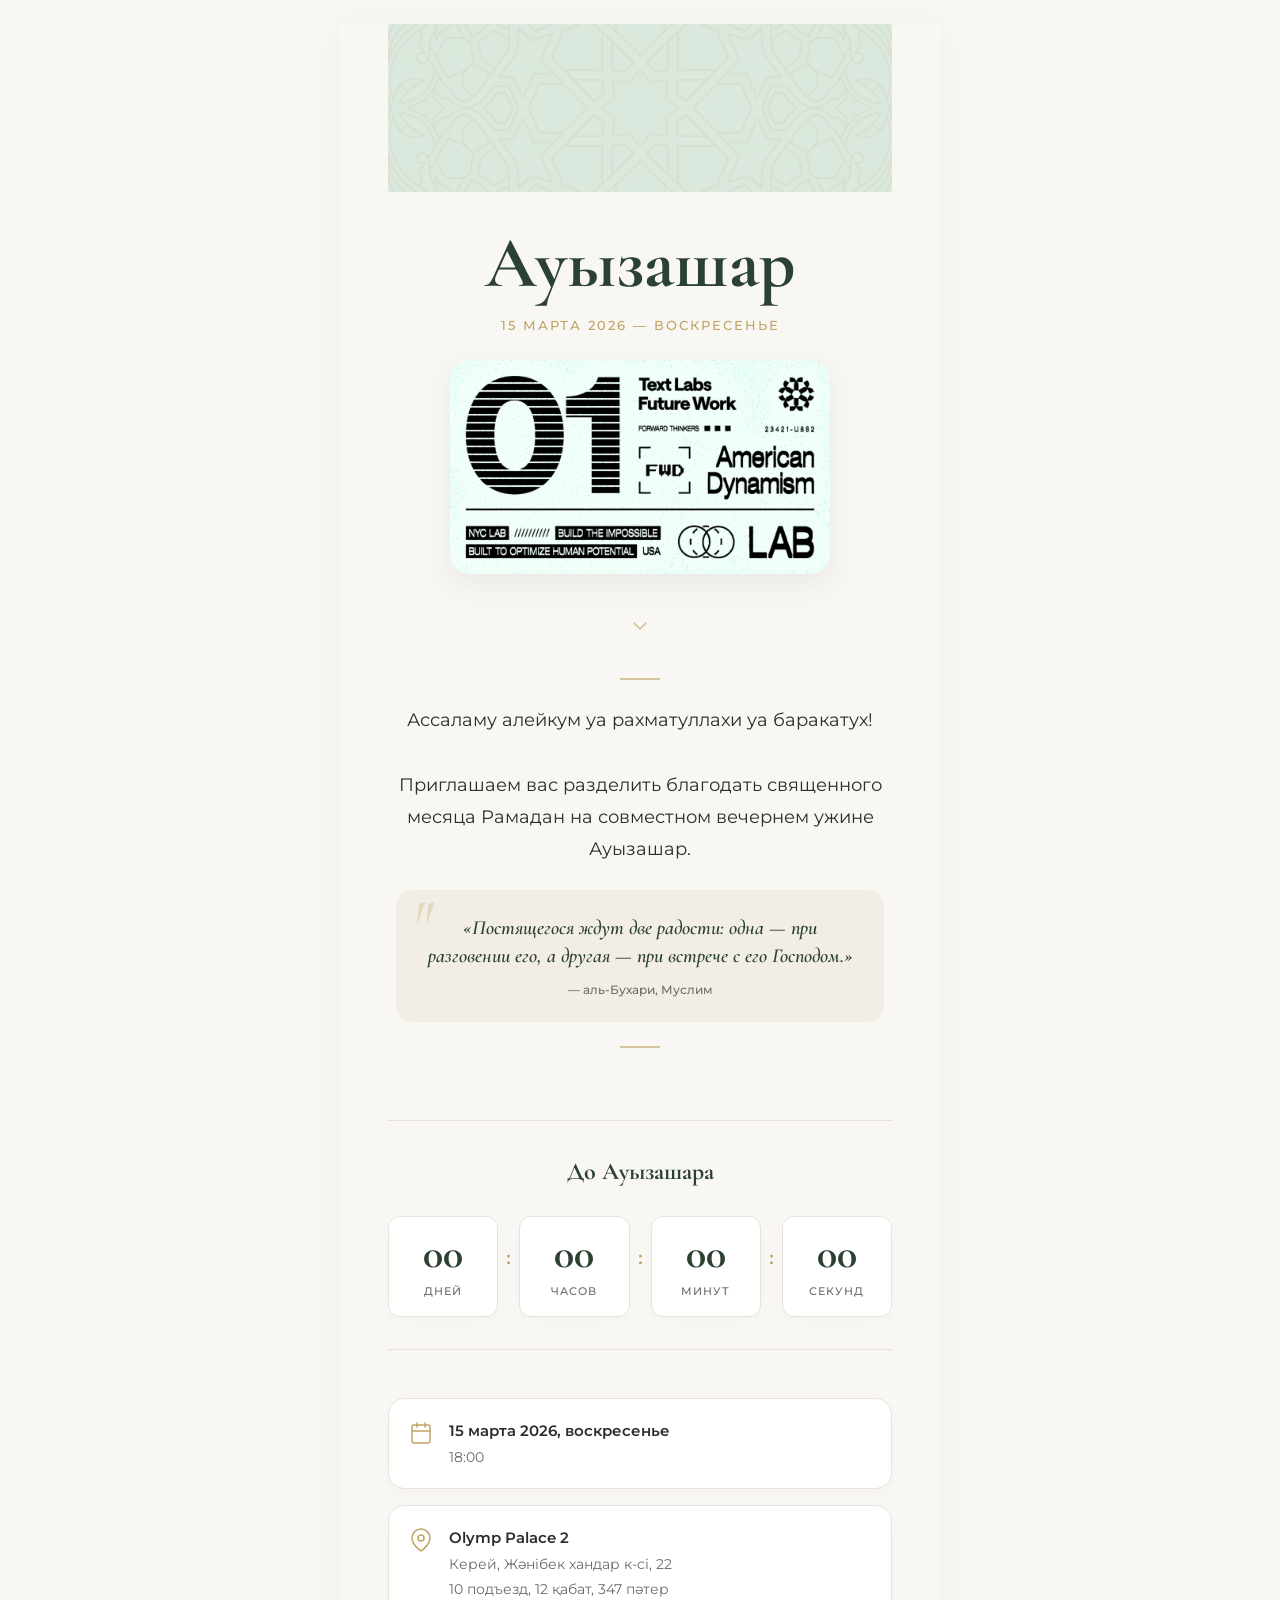
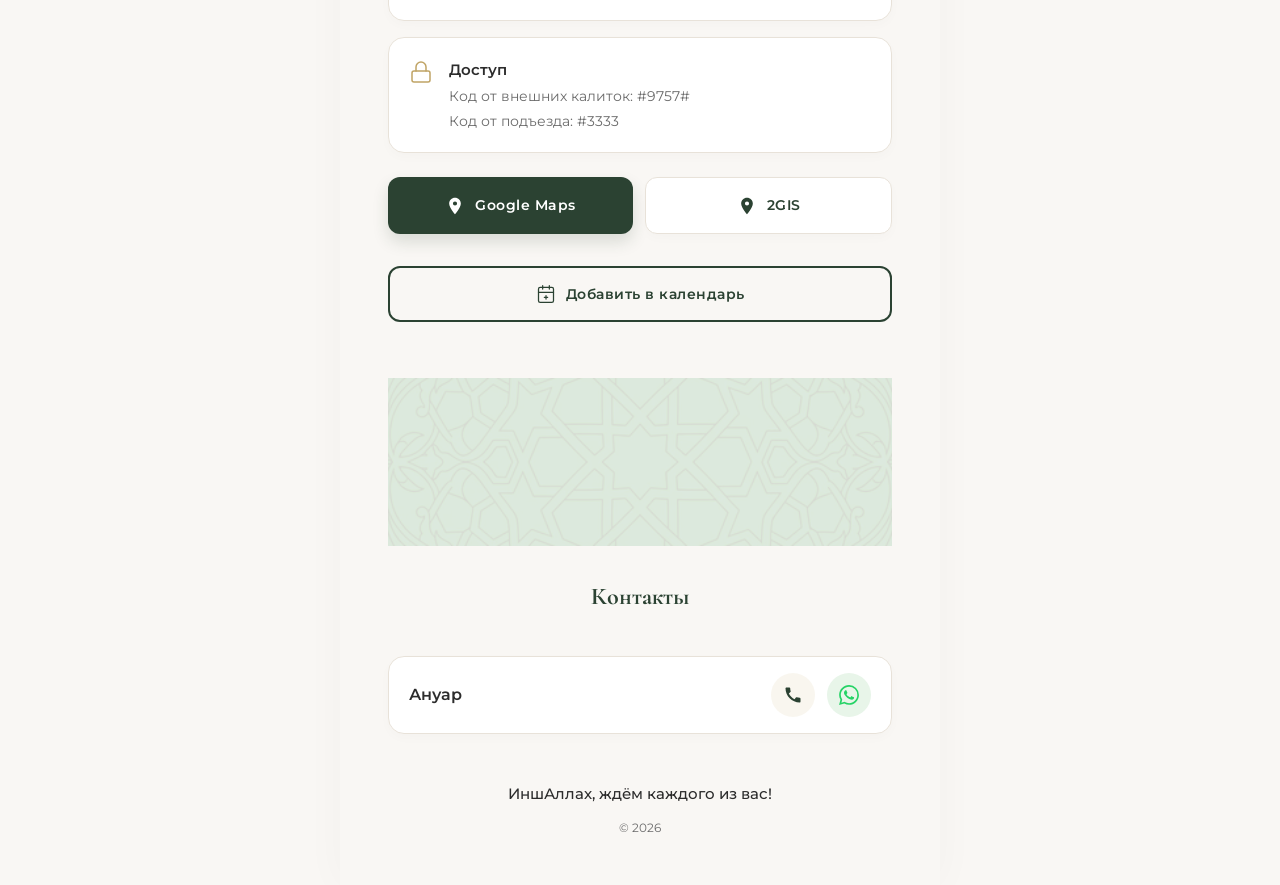
==== ramadan-mubarak.html @ 2ec4c774 "refactor(mubarak): redesign UI/UX to clean light theme and update access codes\n\n- Redesigned UI to" ====
<!DOCTYPE html>
<html lang="ru">

<head>
    <meta charset="UTF-8">
    <meta name="viewport" content="width=device-width, initial-scale=1.0, viewport-fit=cover">
    <title>Ауызашар | 15.03.2026</title>
    <meta name="description"
        content="Приглашаем разделить благодать месяца Рамадан на вечернем ужине Ауызашар. 15 марта 2026, Астана.">

    <!-- Open Graph -->
    <meta property="og:title" content="Ауызашар | 15.03.2026">
    <meta property="og:description" content="Приглашаем на совместный Ауызашар. 15 марта 2026, Астана.">
    <meta property="og:type" content="website">
    <meta property="og:url" content="https://ramadan-mubarak.web.app/ramadan-mubarak.html">
    <meta property="og:image" content="https://ramadan-mubarak.web.app/text/G8iZajCWkAArdQx.jpeg">
    <meta name="theme-color" content="#f8f5f0">

    <!-- Fonts -->
    <link rel="preconnect" href="https://fonts.googleapis.com">
    <link rel="preconnect" href="https://fonts.gstatic.com" crossorigin>
    <link href="https://fonts.googleapis.com/css2?family=Cormorant+Garamond:wght@400;600;700&family=Montserrat:wght@300;400;500;600&display=swap" rel="stylesheet">

    <link rel="stylesheet" href="style-mubarak.css?v=11">
</head>

<body>
    <div class="page">
        <main>
            <!-- Top Ornament -->
            <div class="ornament anim" aria-hidden="true">
                <picture>
                    <source srcset="islamic_ornament.webp" type="image/webp">
                    <img class="ornament-img" src="islamic_ornament.webp" alt="Islamic Ornament Top" loading="eager"
                        width="1200" height="400">
                </picture>
            </div>

            <!-- Hero -->
            <section class="hero anim">
                <h1 class="title-main">Ауызашар</h1>
                <p class="hero-date">15 МАРТА 2026 — ВОСКРЕСЕНЬЕ</p>
            </section>

            <!-- Hero Illustration -->
            <div class="illustration anim" aria-hidden="true">
                <picture>
                    <img class="illustration-img" src="text/G8iZajCWkAArdQx.jpeg" alt="Ramadan Mubarak" loading="eager">
                </picture>
            </div>

            <!-- Scroll Hint -->
            <div class="scroll-hint anim" aria-hidden="true">
                <svg width="24" height="24" viewBox="0 0 24 24" fill="none" stroke="currentColor" stroke-width="1.5"
                    stroke-linecap="round" stroke-linejoin="round">
                    <polyline points="6 9 12 15 18 9" />
                </svg>
            </div>

            <!-- Invitation Text -->
            <section class="invitation anim">
                <div class="invite-line"></div>
                <p class="invite-text">
                    Ассаламу алейкум уа рахматуллахи уа баракатух!<br><br>
                    Приглашаем вас разделить благодать священного месяца Рамадан
                    на совместном вечернем ужине Ауызашар.
                </p>
                <blockquote class="hadith">
                    «Постящегося ждут две радости: одна — при разговении его, а другая — при встрече с его Господом.»
                    <cite>— аль-Бухари, Муслим</cite>
                </blockquote>
                <div class="invite-line"></div>
            </section>

            <!-- Countdown -->
            <section class="countdown anim">
                <h2 class="section-label">До Ауызашара</h2>
                <div class="timer" id="countdown">
                    <div class="timer-unit">
                        <span class="timer-value" id="cd-days">00</span>
                        <span class="timer-name">дней</span>
                    </div>
                    <span class="timer-sep">:</span>
                    <div class="timer-unit">
                        <span class="timer-value" id="cd-hours">00</span>
                        <span class="timer-name">часов</span>
                    </div>
                    <span class="timer-sep">:</span>
                    <div class="timer-unit">
                        <span class="timer-value" id="cd-minutes">00</span>
                        <span class="timer-name">минут</span>
                    </div>
                    <span class="timer-sep">:</span>
                    <div class="timer-unit">
                        <span class="timer-value" id="cd-seconds">00</span>
                        <span class="timer-name">секунд</span>
                    </div>
                </div>
            </section>

            <!-- Details -->
            <section class="details anim">
                <div class="detail-row">
                    <svg class="detail-icon" viewBox="0 0 24 24" fill="none" stroke="currentColor" stroke-width="1.5"
                        stroke-linecap="round" stroke-linejoin="round">
                        <rect x="3" y="4" width="18" height="18" rx="2" />
                        <line x1="16" y1="2" x2="16" y2="6" />
                        <line x1="8" y1="2" x2="8" y2="6" />
                        <line x1="3" y1="10" x2="21" y2="10" />
                    </svg>
                    <div>
                        <span class="detail-main">15 марта 2026, воскресенье</span>
                        <span class="detail-sub">18:00</span>
                    </div>
                </div>
                <div class="detail-row">
                    <svg class="detail-icon" viewBox="0 0 24 24" fill="none" stroke="currentColor" stroke-width="1.5"
                        stroke-linecap="round" stroke-linejoin="round">
                        <path d="M21 10c0 7-9 13-9 13s-9-6-9-13a9 9 0 0 1 18 0z" />
                        <circle cx="12" cy="10" r="3" />
                    </svg>
                    <div>
                        <span class="detail-main">Olymp Palace 2</span>
                        <span class="detail-sub">Керей, Жәнібек хандар к-сі, 22</span>
                        <span class="detail-sub">10 подъезд, 12 қабат, 347 пәтер</span>
                    </div>
                </div>
                <div class="detail-row">
                    <svg class="detail-icon" viewBox="0 0 24 24" fill="none" stroke="currentColor" stroke-width="1.5"
                        stroke-linecap="round" stroke-linejoin="round">
                        <rect x="3" y="11" width="18" height="11" rx="2" ry="2" />
                        <path d="M7 11V7a5 5 0 0 1 10 0v4" />
                    </svg>
                    <div>
                        <span class="detail-main">Доступ</span>
                        <span class="detail-sub">Код от внешних калиток: #9757#</span>
                        <span class="detail-sub">Код от подъезда: #3333</span>
                    </div>
                </div>
            </section>

            <!-- Map Buttons -->
            <section class="maps anim">
                <a href="https://maps.app.goo.gl/N97sVe6t6rmiMs5Y7" class="btn-map" target="_blank"
                    rel="noopener noreferrer">
                    <svg class="btn-icon" viewBox="0 0 24 24" fill="currentColor">
                        <path
                            d="M12 2C8.13 2 5 5.13 5 9c0 5.25 7 13 7 13s7-7.75 7-13c0-3.87-3.13-7-7-7zm0 9.5a2.5 2.5 0 0 1 0-5 2.5 2.5 0 0 1 0 5z" />
                    </svg>
                    Google Maps
                </a>
                <a href="https://go.2gis.com/QNugJ" class="btn-map btn-map--alt" target="_blank"
                    rel="noopener noreferrer">
                    <svg class="btn-icon" viewBox="0 0 24 24" fill="currentColor">
                        <path
                            d="M12 2C8.13 2 5 5.13 5 9c0 5.25 7 13 7 13s7-7.75 7-13c0-3.87-3.13-7-7-7zm0 9.5a2.5 2.5 0 0 1 0-5 2.5 2.5 0 0 1 0 5z" />
                    </svg>
                    2GIS
                </a>
            </section>

            <!-- Add to Calendar -->
            <section class="calendar-section anim">
                <button class="btn-calendar" id="addToCalendar">
                    <svg class="btn-icon" viewBox="0 0 24 24" fill="none" stroke="currentColor" stroke-width="1.5"
                        stroke-linecap="round" stroke-linejoin="round">
                        <rect x="3" y="4" width="18" height="18" rx="2" />
                        <line x1="16" y1="2" x2="16" y2="6" />
                        <line x1="8" y1="2" x2="8" y2="6" />
                        <line x1="3" y1="10" x2="21" y2="10" />
                        <line x1="12" y1="14" x2="12" y2="18" />
                        <line x1="10" y1="16" x2="14" y2="16" />
                    </svg>
                    <span>Добавить в календарь</span>
                </button>
            </section>

            <!-- Bottom Ornament -->
            <div class="ornament ornament--bottom anim" aria-hidden="true">
                <picture>
                    <source srcset="islamic_ornament.webp" type="image/webp">
                    <img class="ornament-img" src="islamic_ornament.webp" alt="Islamic Ornament Bottom" loading="lazy"
                        width="1200" height="400">
                </picture>
            </div>

            <!-- Contact -->
            <section class="contacts anim">
                <h2 class="section-label">Контакты</h2>
                <div class="contact-card">
                    <span class="contact-name">Ануар</span>
                    <div class="contact-actions">
                        <a href="tel:+77755227623" class="contact-btn contact-btn--call" aria-label="Позвонить Ануар">
                            <svg width="20" height="20" viewBox="0 0 24 24" fill="currentColor">
                                <path
                                    d="M20.01 15.38c-1.23 0-2.42-.2-3.53-.56a.977.977 0 0 0-1.01.24l-1.57 1.97c-2.83-1.35-5.48-3.9-6.89-6.83l1.95-1.66c.27-.28.35-.67.24-1.02-.37-1.11-.56-2.3-.56-3.53 0-.54-.45-.99-.99-.99H4.19C3.65 3 3 3.24 3 3.99 3 13.28 10.73 21 20.01 21c.71 0 .99-.63.99-1.18v-3.45c0-.54-.45-.99-.99-.99z" />
                            </svg>
                        </a>
                        <a href="https://wa.me/77755227623?text=%D0%90%D1%81%D1%81%D0%B0%D0%BB%D0%B0%D0%BC%D1%83%20%D0%B0%D0%BB%D0%B5%D0%B9%D0%BA%D1%83%D0%BC%20%D1%83%D0%B0%20%D1%80%D0%B0%D1%85%D0%BC%D0%B0%D1%82%D1%83%D0%BB%D0%BB%D0%B0%D1%85%D0%B8%20%D1%83%D0%B0%20%D0%B1%D0%B0%D1%80%D0%B0%D0%BA%D0%B0%D1%82%D1%83%D1%85!"
                            class="contact-btn contact-btn--whatsapp" target="_blank" rel="noopener noreferrer"
                            aria-label="WhatsApp Ануар">
                            <svg width="20" height="20" viewBox="0 0 24 24" fill="currentColor">
                                <path
                                    d="M17.472 14.382c-.297-.149-1.758-.867-2.03-.967-.273-.099-.471-.148-.67.15-.197.297-.767.966-.94 1.164-.173.199-.347.223-.644.075-.297-.15-1.255-.463-2.39-1.475-.883-.788-1.48-1.761-1.653-2.059-.173-.297-.018-.458.13-.606.134-.133.298-.347.446-.52.149-.174.198-.298.298-.497.099-.198.05-.371-.025-.52-.075-.149-.669-1.612-.916-2.207-.242-.579-.487-.5-.669-.51-.173-.008-.371-.01-.57-.01-.198 0-.52.074-.792.372-.272.297-1.04 1.016-1.04 2.479 0 1.462 1.065 2.875 1.213 3.074.149.198 2.096 3.2 5.077 4.487.709.306 1.262.489 1.694.625.712.227 1.36.195 1.871.118.571-.085 1.758-.719 2.006-1.413.248-.694.248-1.289.173-1.413-.074-.124-.272-.198-.57-.347m-5.421 7.403h-.004a9.87 9.87 0 0 1-5.031-1.378l-.361-.214-3.741.982.998-3.648-.235-.374a9.86 9.86 0 0 1-1.51-5.26c.001-5.45 4.436-9.884 9.888-9.884 2.64 0 5.122 1.03 6.988 2.898a9.825 9.825 0 0 1 2.893 6.994c-.003 5.45-4.437 9.884-9.885 9.884m8.413-18.297A11.815 11.815 0 0 0 12.05 0C5.495 0 .16 5.335.157 11.892c0 2.096.547 4.142 1.588 5.945L.057 24l6.305-1.654a11.882 11.882 0 0 0 5.683 1.448h.005c6.554 0 11.89-5.335 11.893-11.893a11.821 11.821 0 0 0-3.48-8.413z" />
                            </svg>
                        </a>
                    </div>
                </div>
            </section>

            <!-- Footer -->
            <footer class="footer anim">
                <p class="footer-text">ИншАллах, ждём каждого из вас!</p>
                <p class="footer-credit">© 2026</p>
            </footer>
        </main>
    </div>

    <script src="mubarak.js?v=4" defer></script>
</body>

</html>
---- style-mubarak.css ----
/* ========================================
   Ауызашар (Mubarak) — Elegant & Minimalist
   Clean UI/UX, easy to read, light mode
   ======================================== */

/* Tokens */
:root {
    --bg: #F9F7F4;
    --bg-card: #FFFFFF;
    --accent: #2B4232; /* Deep Islamic Green */
    --accent-gold: #C0A465; /* Subtle Gold */
    --accent-light: rgba(192, 164, 101, 0.1);
    --text: #2C2C2C;
    --text-muted: #6B6B6B;
    --border: #E8E2D9;

    --ff-main: 'Montserrat', system-ui, -apple-system, sans-serif;
    --ff-heading: 'Cormorant Garamond', serif;
}

/* Reset */
*,
*::before,
*::after {
    box-sizing: border-box;
    margin: 0;
    padding: 0;
}

svg:not(:root) {
    overflow: hidden;
    max-width: 100%;
}

html {
    scroll-behavior: smooth;
}

body {
    background: var(--bg);
    color: var(--text);
    font-family: var(--ff-main);
    font-size: 16px;
    line-height: 1.6;
    -webkit-font-smoothing: antialiased;
    -moz-osx-font-smoothing: grayscale;
    min-height: 100dvh;
    overflow-x: hidden;
    -webkit-overflow-scrolling: touch;
}

/* Page container */
.page {
    max-width: 480px;
    margin: 0 auto;
    padding: 0 24px env(safe-area-inset-bottom, 0);
    background-color: var(--bg);
    box-shadow: 0 0 40px rgba(0,0,0,0.03);
    min-height: 100vh;
}

/* ---- Ornament Strips ---- */
.ornament {
    width: 100%;
    overflow: hidden;
    aspect-ratio: 3 / 1;
    margin: 24px 0 16px;
    display: flex;
    justify-content: center;
}

.ornament-img {
    height: 100%;
    object-fit: contain;
    object-position: center;
    display: block;
    opacity: 0.15;
    filter: invert(0.2) sepia(1) hue-rotate(80deg) saturate(3) brightness(0.6);
}

.ornament--bottom .ornament-img {
    transform: scaleY(-1);
}

/* ---- Hero ---- */
.hero {
    text-align: center;
    padding: 16px 0 24px;
}

.title-main {
    font-family: var(--ff-heading);
    font-size: clamp(48px, 12vw, 64px);
    font-weight: 700;
    color: var(--accent);
    line-height: 1.1;
    margin-bottom: 12px;
}

.hero-date {
    font-family: var(--ff-main);
    font-size: 13px;
    font-weight: 500;
    letter-spacing: 2px;
    color: var(--accent-gold);
    text-transform: uppercase;
}

/* ---- Illustration ---- */
.illustration {
    position: relative;
    max-width: 380px;
    margin: 0 auto 32px;
    border-radius: 20px;
    overflow: hidden;
    box-shadow: 0 10px 30px rgba(43, 66, 50, 0.08);
}

.illustration picture {
    display: flex;
    justify-content: center;
    width: 100%;
}

.illustration-img {
    width: 100%;
    height: auto;
    display: block;
    border-radius: 20px;
    transition: transform 0.6s ease;
}

@media (hover: hover) {
    .illustration:hover .illustration-img {
        transform: scale(1.03);
    }
}

/* ---- Scroll Hint ---- */
.scroll-hint {
    display: flex;
    justify-content: center;
    padding: 8px 0 24px;
    animation: scrollBounce 2s ease-in-out infinite;
}

.scroll-hint svg {
    width: 24px;
    height: 24px;
    color: var(--accent-gold);
    opacity: 0.7;
}

@keyframes scrollBounce {
    0%, 100% {
        transform: translateY(0);
    }
    50% {
        transform: translateY(6px);
    }
}

/* ---- Invitation Text ---- */
.invitation {
    text-align: center;
    padding: 16px 8px 32px;
}

.invite-line {
    width: 40px;
    height: 2px;
    background: var(--accent-gold);
    margin: 0 auto 24px;
    opacity: 0.6;
}

.invite-text {
    font-family: var(--ff-main);
    font-size: 16px;
    font-weight: 400;
    line-height: 1.8;
    color: var(--text);
    margin-bottom: 24px;
}

.hadith {
    font-family: var(--ff-heading);
    font-size: 20px;
    font-weight: 600;
    font-style: italic;
    line-height: 1.4;
    color: var(--accent);
    padding: 24px;
    text-align: center;
    background: var(--accent-light);
    border-radius: 16px;
    margin: 0 0 24px;
    position: relative;
}

.hadith::before {
    content: '"';
    font-family: var(--ff-heading);
    font-size: 60px;
    color: var(--accent-gold);
    position: absolute;
    top: -10px;
    left: 16px;
    opacity: 0.3;
}

.hadith cite {
    display: block;
    font-style: normal;
    font-weight: 500;
    font-family: var(--ff-main);
    font-size: 12px;
    margin-top: 12px;
    color: var(--text-muted);
}

/* ---- Section Label ---- */
.section-label {
    font-family: var(--ff-heading);
    font-size: 24px;
    font-weight: 700;
    color: var(--accent);
    margin-bottom: 24px;
    text-align: center;
}

/* ---- Countdown ---- */
.countdown {
    text-align: center;
    padding: 32px 0;
    margin: 16px 0;
    border-top: 1px solid var(--border);
    border-bottom: 1px solid var(--border);
}

.timer {
    display: flex;
    justify-content: center;
    align-items: center;
    gap: 8px;
}

.timer-unit {
    display: flex;
    flex-direction: column;
    align-items: center;
    flex: 1;
    background: var(--bg-card);
    padding: 16px 8px;
    border-radius: 12px;
    box-shadow: 0 4px 12px rgba(0,0,0,0.02);
    border: 1px solid var(--border);
}

.timer-value {
    font-family: var(--ff-heading);
    font-size: clamp(32px, 8vw, 42px);
    font-weight: 700;
    color: var(--accent);
    line-height: 1;
    display: block;
    text-align: center;
}

.timer-name {
    font-family: var(--ff-main);
    font-size: 11px;
    font-weight: 500;
    letter-spacing: 1px;
    text-transform: uppercase;
    color: var(--text-muted);
    margin-top: 8px;
}

.timer-sep {
    font-family: var(--ff-heading);
    font-size: 24px;
    font-weight: 700;
    color: var(--accent-gold);
    line-height: 1;
    padding-bottom: 20px;
}

/* ---- Details ---- */
.details {
    padding: 32px 0 16px;
    display: flex;
    flex-direction: column;
    gap: 16px;
}

.detail-row {
    display: flex;
    align-items: flex-start;
    gap: 16px;
    background: var(--bg-card);
    padding: 20px;
    border-radius: 16px;
    box-shadow: 0 4px 12px rgba(0,0,0,0.02);
    border: 1px solid var(--border);
}

.detail-icon {
    width: 24px;
    height: 24px;
    color: var(--accent-gold);
    flex-shrink: 0;
    margin-top: 2px;
}

.detail-row div {
    display: flex;
    flex-direction: column;
    gap: 4px;
}

.detail-main {
    font-family: var(--ff-main);
    font-size: 15px;
    font-weight: 600;
    color: var(--text);
}

.detail-sub {
    font-family: var(--ff-main);
    font-size: 14px;
    color: var(--text-muted);
    line-height: 1.5;
}

/* ---- Map Buttons ---- */
.maps {
    padding: 8px 0 32px;
    display: flex;
    flex-direction: column;
    gap: 12px;
}

.btn-map, .btn-calendar {
    display: flex;
    align-items: center;
    justify-content: center;
    gap: 10px;
    padding: 16px 24px;
    text-decoration: none;
    font-family: var(--ff-main);
    font-size: 14px;
    font-weight: 600;
    letter-spacing: 0.5px;
    border-radius: 12px;
    cursor: pointer;
    transition: all 0.2s ease;
    -webkit-tap-highlight-color: transparent;
}

.btn-map {
    background: var(--accent);
    color: #fff;
    border: none;
    box-shadow: 0 8px 16px rgba(43, 66, 50, 0.15);
}

.btn-icon {
    width: 20px;
    height: 20px;
    flex-shrink: 0;
}

.btn-map:active {
    transform: scale(0.98);
}

@media (hover: hover) {
    .btn-map:hover {
        transform: translateY(-2px);
        box-shadow: 0 12px 20px rgba(43, 66, 50, 0.2);
    }
}

.btn-map--alt {
    background: var(--bg-card);
    color: var(--accent);
    border: 1px solid var(--border);
    box-shadow: 0 4px 12px rgba(0,0,0,0.02);
}

@media (hover: hover) {
    .btn-map--alt:hover {
        background: var(--accent-light);
        color: var(--accent);
        transform: translateY(-2px);
    }
}

/* ---- Calendar Button ---- */
.calendar-section {
    padding: 0 0 32px;
    display: flex;
    justify-content: center;
}

.btn-calendar {
    width: 100%;
    background: transparent;
    color: var(--accent);
    border: 2px solid var(--accent);
}

@media (hover: hover) {
    .btn-calendar:hover {
        background: var(--accent);
        color: #fff;
        transform: translateY(-2px);
        box-shadow: 0 8px 16px rgba(43, 66, 50, 0.15);
    }
}

/* ---- Contact Section ---- */
.contacts {
    padding: 16px 0 32px;
    display: flex;
    flex-direction: column;
    gap: 16px;
}

.contact-card {
    display: flex;
    align-items: center;
    gap: 12px;
    background: var(--bg-card);
    padding: 16px 20px;
    border-radius: 16px;
    box-shadow: 0 4px 12px rgba(0,0,0,0.02);
    border: 1px solid var(--border);
}

.contact-name {
    font-family: var(--ff-main);
    font-size: 16px;
    font-weight: 600;
    color: var(--text);
    flex: 1;
}

.contact-actions {
    display: flex;
    gap: 12px;
}

.contact-btn {
    display: flex;
    align-items: center;
    justify-content: center;
    width: 44px;
    height: 44px;
    border-radius: 50%;
    cursor: pointer;
    text-decoration: none;
    transition: all 0.2s ease;
    -webkit-tap-highlight-color: transparent;
}

.contact-btn svg {
    width: 20px;
    height: 20px;
}

.contact-btn--call {
    background: var(--accent-light);
    color: var(--accent);
}

.contact-btn--whatsapp {
    background: #E8F5E9;
    color: #25D366;
}

@media (hover: hover) {
    .contact-btn--call:hover {
        background: var(--accent);
        color: #fff;
        transform: scale(1.05);
    }
    .contact-btn--whatsapp:hover {
        background: #25D366;
        color: #fff;
        transform: scale(1.05);
    }
}

.contact-btn:active {
    transform: scale(0.95);
}

/* ---- Footer ---- */
.footer {
    text-align: center;
    padding: 16px 0 48px;
}

.footer-text {
    font-family: var(--ff-main);
    font-size: 15px;
    font-weight: 500;
    color: var(--text);
    margin-bottom: 12px;
}

.footer-credit {
    font-family: var(--ff-main);
    font-size: 12px;
    color: var(--text-muted);
}

/* ---- Scroll Animations ---- */
.anim {
    opacity: 0;
    transform: translateY(20px);
    transition: opacity 0.8s cubic-bezier(0.2, 0.8, 0.2, 1), transform 0.8s cubic-bezier(0.2, 0.8, 0.2, 1);
}

.anim.visible {
    opacity: 1;
    transform: translateY(0);
}

/* Staggered animation delays */
.anim:nth-child(2) { transition-delay: 0.1s; }
.anim:nth-child(3) { transition-delay: 0.2s; }
.anim:nth-child(4) { transition-delay: 0.3s; }
.anim:nth-child(5) { transition-delay: 0.4s; }

/* ---- Hero Title Animation ---- */
.title-main {
    animation: titleReveal 1.2s cubic-bezier(0.2, 0.8, 0.2, 1) both;
}

@keyframes titleReveal {
    from {
        opacity: 0;
        transform: translateY(15px);
    }
    to {
        opacity: 1;
        transform: translateY(0);
    }
}

.hero-date {
    animation: fadeIn 1.2s ease-out 0.4s both;
}

@keyframes fadeIn {
    from { opacity: 0; }
    to { opacity: 1; }
}

/* ---- Tablet+ ---- */
@media (min-width: 600px) {
    .page {
        max-width: 600px;
        padding: 0 48px;
    }

    .title-main {
        font-size: 72px;
    }

    .invite-text {
        font-size: 18px;
    }

    .maps {
        flex-direction: row;
        justify-content: center;
    }

    .btn-map {
        flex: 1;
    }
}

/* ---- Reduced Motion ---- */
@media (prefers-reduced-motion: reduce) {
    *,
    *::before,
    *::after {
        animation-duration: 0.01ms !important;
        transition-duration: 0.01ms !important;
    }
    .anim {
        opacity: 1;
        transform: none;
    }
}
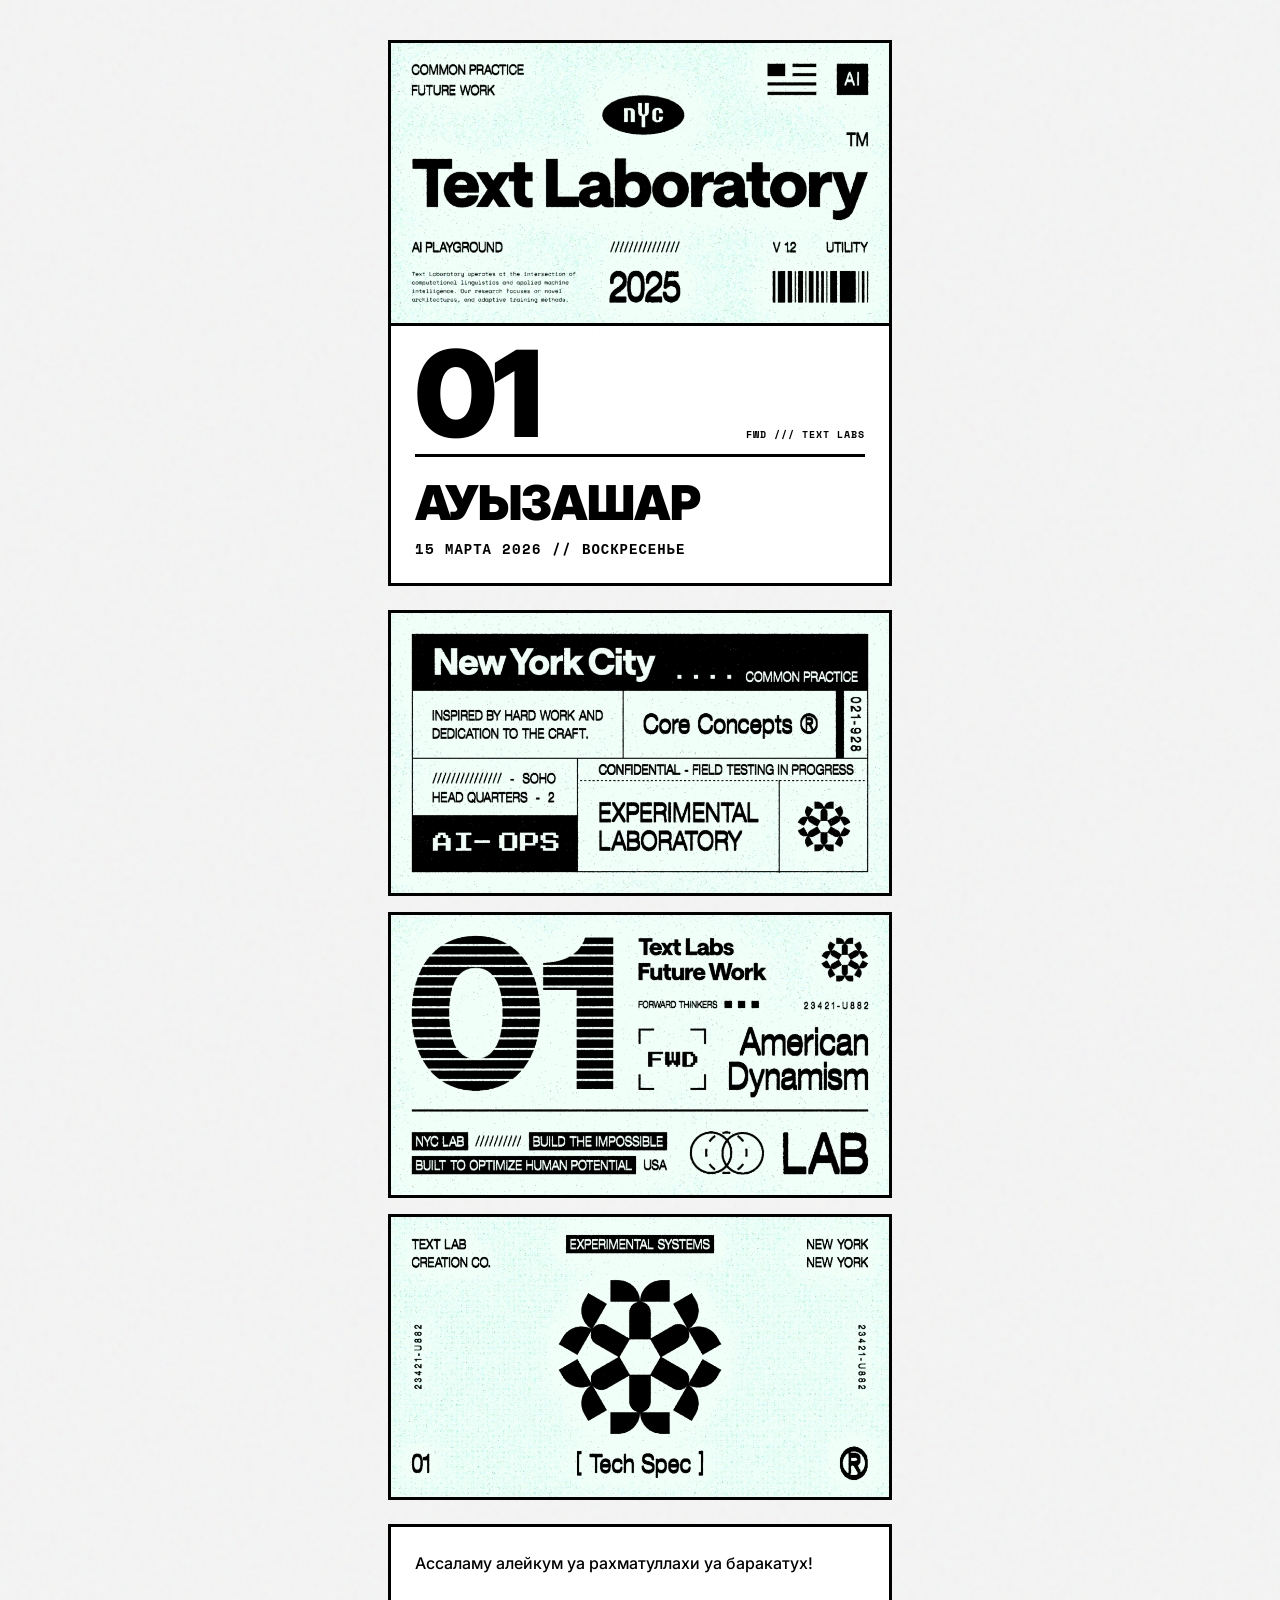
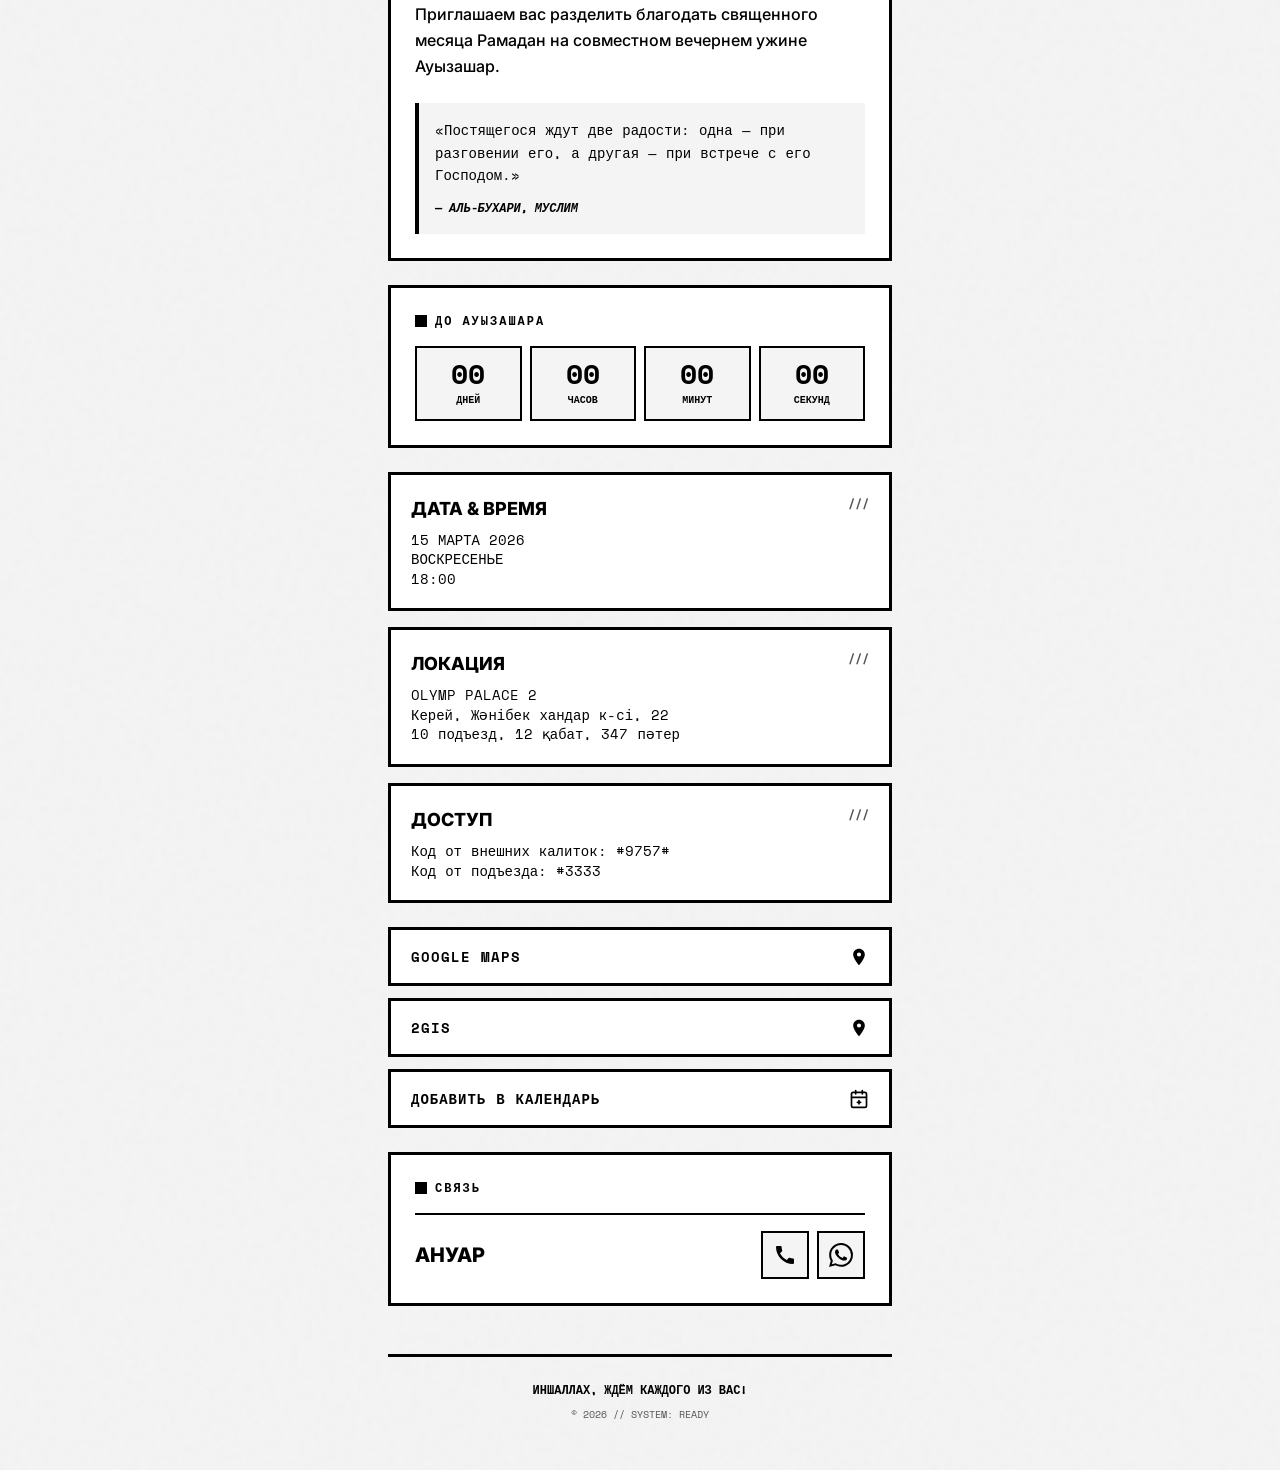
==== commit a380840d: "feat(mubarak): Update UI to brutalist brand design and remove specific terms - Completely redesigned" ====
--- a/ramadan-mubarak.html
+++ b/ramadan-mubarak.html
@@ -3,63 +3,48 @@
 
 <head>
     <meta charset="UTF-8">
-    <meta name="viewport" content="width=device-width, initial-scale=1.0, viewport-fit=cover">
-    <title>Ауызашар | 15.03.2026</title>
-    <meta name="description"
-        content="Приглашаем разделить благодать месяца Рамадан на вечернем ужине Ауызашар. 15 марта 2026, Астана.">
+    <meta name="viewport" content="width=device-width, initial-scale=1.0, maximum-scale=5.0, viewport-fit=cover">
+    <title>Ауызашар - Mubarak</title>
+    <meta name="description" content="Приглашение на совместный ужин Ауызашар.">
+    <meta name="theme-color" content="#F4F4F4">
+    <meta name="apple-mobile-web-app-capable" content="yes">
+    <meta name="apple-mobile-web-app-status-bar-style" content="default">
 
-    <!-- Open Graph -->
-    <meta property="og:title" content="Ауызашар | 15.03.2026">
-    <meta property="og:description" content="Приглашаем на совместный Ауызашар. 15 марта 2026, Астана.">
-    <meta property="og:type" content="website">
-    <meta property="og:url" content="https://ramadan-mubarak.web.app/ramadan-mubarak.html">
-    <meta property="og:image" content="https://ramadan-mubarak.web.app/text/G8iZajCWkAArdQx.jpeg">
-    <meta name="theme-color" content="#f8f5f0">
-
-    <!-- Fonts -->
+    <!-- Fonts: Inter for main text, Space Mono for tech/codes -->
     <link rel="preconnect" href="https://fonts.googleapis.com">
     <link rel="preconnect" href="https://fonts.gstatic.com" crossorigin>
-    <link href="https://fonts.googleapis.com/css2?family=Cormorant+Garamond:wght@400;600;700&family=Montserrat:wght@300;400;500;600&display=swap" rel="stylesheet">
+    <link href="https://fonts.googleapis.com/css2?family=Inter:wght@400;500;700;800;900&family=Space+Mono:wght@400;700&display=swap"
+        rel="stylesheet">
 
-    <link rel="stylesheet" href="style-mubarak.css?v=11">
+    <!-- Styles -->
+    <link rel="stylesheet" href="style-mubarak.css?v=5">
 </head>
 
 <body>
     <div class="page">
         <main>
-            <!-- Top Ornament -->
-            <div class="ornament anim" aria-hidden="true">
-                <picture>
-                    <source srcset="islamic_ornament.webp" type="image/webp">
-                    <img class="ornament-img" src="islamic_ornament.webp" alt="Islamic Ornament Top" loading="eager"
-                        width="1200" height="400">
-                </picture>
-            </div>
+            <!-- Hero Section with main brand image -->
+            <header class="hero anim">
+                <div class="brand-hero-image">
+                    <img src="text/G8iZYcLXkAA-muL.jpeg" alt="Ramadan Mubarak Brand Header" class="img-fluid" />
+                </div>
+                <div class="hero-ticket-header">
+                    <span class="hero-number">01</span>
+                    <span class="hero-number-sub">FWD /// Text Labs</span>
+                </div>
+                <h1 class="title-main">Ауызашар</h1>
+                <div class="hero-date">15 Марта 2026 // Воскресенье</div>
+            </header>
 
-            <!-- Hero -->
-            <section class="hero anim">
-                <h1 class="title-main">Ауызашар</h1>
-                <p class="hero-date">15 МАРТА 2026 — ВОСКРЕСЕНЬЕ</p>
+            <!-- Brand Design Grid (Additional Images) -->
+            <section class="brand-images-grid anim">
+                <div class="brand-img-wrap"><img src="text/G8iZZU0W0AA2tVC.jpeg" alt="Brand element 1" class="img-fluid" loading="lazy" /></div>
+                <div class="brand-img-wrap"><img src="text/G8iZajCWkAArdQx.jpeg" alt="Brand element 2" class="img-fluid" loading="lazy" /></div>
+                <div class="brand-img-wrap"><img src="text/G8iZbzEXoAAqv2p.jpeg" alt="Brand element 3" class="img-fluid" loading="lazy" /></div>
             </section>
-
-            <!-- Hero Illustration -->
-            <div class="illustration anim" aria-hidden="true">
-                <picture>
-                    <img class="illustration-img" src="text/G8iZajCWkAArdQx.jpeg" alt="Ramadan Mubarak" loading="eager">
-                </picture>
-            </div>
-
-            <!-- Scroll Hint -->
-            <div class="scroll-hint anim" aria-hidden="true">
-                <svg width="24" height="24" viewBox="0 0 24 24" fill="none" stroke="currentColor" stroke-width="1.5"
-                    stroke-linecap="round" stroke-linejoin="round">
-                    <polyline points="6 9 12 15 18 9" />
-                </svg>
-            </div>
 
             <!-- Invitation Text -->
             <section class="invitation anim">
-                <div class="invite-line"></div>
                 <p class="invite-text">
                     Ассаламу алейкум уа рахматуллахи уа баракатух!<br><br>
                     Приглашаем вас разделить благодать священного месяца Рамадан
@@ -69,7 +54,6 @@
                     «Постящегося ждут две радости: одна — при разговении его, а другая — при встрече с его Господом.»
                     <cite>— аль-Бухари, Муслим</cite>
                 </blockquote>
-                <div class="invite-line"></div>
             </section>
 
             <!-- Countdown -->
@@ -80,17 +64,14 @@
                         <span class="timer-value" id="cd-days">00</span>
                         <span class="timer-name">дней</span>
                     </div>
-                    <span class="timer-sep">:</span>
                     <div class="timer-unit">
                         <span class="timer-value" id="cd-hours">00</span>
                         <span class="timer-name">часов</span>
                     </div>
-                    <span class="timer-sep">:</span>
                     <div class="timer-unit">
                         <span class="timer-value" id="cd-minutes">00</span>
                         <span class="timer-name">минут</span>
                     </div>
-                    <span class="timer-sep">:</span>
                     <div class="timer-unit">
                         <span class="timer-value" id="cd-seconds">00</span>
                         <span class="timer-name">секунд</span>
@@ -101,68 +82,40 @@
             <!-- Details -->
             <section class="details anim">
                 <div class="detail-row">
-                    <svg class="detail-icon" viewBox="0 0 24 24" fill="none" stroke="currentColor" stroke-width="1.5"
-                        stroke-linecap="round" stroke-linejoin="round">
-                        <rect x="3" y="4" width="18" height="18" rx="2" />
-                        <line x1="16" y1="2" x2="16" y2="6" />
-                        <line x1="8" y1="2" x2="8" y2="6" />
-                        <line x1="3" y1="10" x2="21" y2="10" />
-                    </svg>
-                    <div>
-                        <span class="detail-main">15 марта 2026, воскресенье</span>
-                        <span class="detail-sub">18:00</span>
-                    </div>
+                    <span class="detail-main">Дата & Время</span>
+                    <span class="detail-sub">15 МАРТА 2026<br>ВОСКРЕСЕНЬЕ<br>18:00</span>
                 </div>
                 <div class="detail-row">
-                    <svg class="detail-icon" viewBox="0 0 24 24" fill="none" stroke="currentColor" stroke-width="1.5"
-                        stroke-linecap="round" stroke-linejoin="round">
-                        <path d="M21 10c0 7-9 13-9 13s-9-6-9-13a9 9 0 0 1 18 0z" />
-                        <circle cx="12" cy="10" r="3" />
-                    </svg>
-                    <div>
-                        <span class="detail-main">Olymp Palace 2</span>
-                        <span class="detail-sub">Керей, Жәнібек хандар к-сі, 22</span>
-                        <span class="detail-sub">10 подъезд, 12 қабат, 347 пәтер</span>
-                    </div>
+                    <span class="detail-main">Локация</span>
+                    <span class="detail-sub">OLYMP PALACE 2<br>Керей, Жәнібек хандар к-сі, 22<br>10 подъезд, 12 қабат, 347 пәтер</span>
                 </div>
                 <div class="detail-row">
-                    <svg class="detail-icon" viewBox="0 0 24 24" fill="none" stroke="currentColor" stroke-width="1.5"
-                        stroke-linecap="round" stroke-linejoin="round">
-                        <rect x="3" y="11" width="18" height="11" rx="2" ry="2" />
-                        <path d="M7 11V7a5 5 0 0 1 10 0v4" />
-                    </svg>
-                    <div>
-                        <span class="detail-main">Доступ</span>
-                        <span class="detail-sub">Код от внешних калиток: #9757#</span>
-                        <span class="detail-sub">Код от подъезда: #3333</span>
-                    </div>
+                    <span class="detail-main">Доступ</span>
+                    <span class="detail-sub">Код от внешних калиток: #9757#<br>Код от подъезда: #3333</span>
                 </div>
             </section>
 
-            <!-- Map Buttons -->
-            <section class="maps anim">
+            <!-- Map Buttons & Actions -->
+            <section class="actions anim">
                 <a href="https://maps.app.goo.gl/N97sVe6t6rmiMs5Y7" class="btn-map" target="_blank"
                     rel="noopener noreferrer">
+                    Google Maps
                     <svg class="btn-icon" viewBox="0 0 24 24" fill="currentColor">
                         <path
                             d="M12 2C8.13 2 5 5.13 5 9c0 5.25 7 13 7 13s7-7.75 7-13c0-3.87-3.13-7-7-7zm0 9.5a2.5 2.5 0 0 1 0-5 2.5 2.5 0 0 1 0 5z" />
                     </svg>
-                    Google Maps
                 </a>
-                <a href="https://go.2gis.com/QNugJ" class="btn-map btn-map--alt" target="_blank"
+                <a href="https://go.2gis.com/QNugJ" class="btn-map" target="_blank"
                     rel="noopener noreferrer">
+                    2GIS
                     <svg class="btn-icon" viewBox="0 0 24 24" fill="currentColor">
                         <path
                             d="M12 2C8.13 2 5 5.13 5 9c0 5.25 7 13 7 13s7-7.75 7-13c0-3.87-3.13-7-7-7zm0 9.5a2.5 2.5 0 0 1 0-5 2.5 2.5 0 0 1 0 5z" />
                     </svg>
-                    2GIS
                 </a>
-            </section>
-
-            <!-- Add to Calendar -->
-            <section class="calendar-section anim">
                 <button class="btn-calendar" id="addToCalendar">
-                    <svg class="btn-icon" viewBox="0 0 24 24" fill="none" stroke="currentColor" stroke-width="1.5"
+                    Добавить в календарь
+                    <svg class="btn-icon" viewBox="0 0 24 24" fill="none" stroke="currentColor" stroke-width="2"
                         stroke-linecap="round" stroke-linejoin="round">
                         <rect x="3" y="4" width="18" height="18" rx="2" />
                         <line x1="16" y1="2" x2="16" y2="6" />
@@ -171,33 +124,23 @@
                         <line x1="12" y1="14" x2="12" y2="18" />
                         <line x1="10" y1="16" x2="14" y2="16" />
                     </svg>
-                    <span>Добавить в календарь</span>
                 </button>
             </section>
 
-            <!-- Bottom Ornament -->
-            <div class="ornament ornament--bottom anim" aria-hidden="true">
-                <picture>
-                    <source srcset="islamic_ornament.webp" type="image/webp">
-                    <img class="ornament-img" src="islamic_ornament.webp" alt="Islamic Ornament Bottom" loading="lazy"
-                        width="1200" height="400">
-                </picture>
-            </div>
-
             <!-- Contact -->
             <section class="contacts anim">
-                <h2 class="section-label">Контакты</h2>
+                <h2 class="section-label">Связь</h2>
                 <div class="contact-card">
                     <span class="contact-name">Ануар</span>
                     <div class="contact-actions">
-                        <a href="tel:+77755227623" class="contact-btn contact-btn--call" aria-label="Позвонить Ануар">
+                        <a href="tel:+77755227623" class="contact-btn" aria-label="Позвонить Ануар">
                             <svg width="20" height="20" viewBox="0 0 24 24" fill="currentColor">
                                 <path
                                     d="M20.01 15.38c-1.23 0-2.42-.2-3.53-.56a.977.977 0 0 0-1.01.24l-1.57 1.97c-2.83-1.35-5.48-3.9-6.89-6.83l1.95-1.66c.27-.28.35-.67.24-1.02-.37-1.11-.56-2.3-.56-3.53 0-.54-.45-.99-.99-.99H4.19C3.65 3 3 3.24 3 3.99 3 13.28 10.73 21 20.01 21c.71 0 .99-.63.99-1.18v-3.45c0-.54-.45-.99-.99-.99z" />
                             </svg>
                         </a>
                         <a href="https://wa.me/77755227623?text=%D0%90%D1%81%D1%81%D0%B0%D0%BB%D0%B0%D0%BC%D1%83%20%D0%B0%D0%BB%D0%B5%D0%B9%D0%BA%D1%83%D0%BC%20%D1%83%D0%B0%20%D1%80%D0%B0%D1%85%D0%BC%D0%B0%D1%82%D1%83%D0%BB%D0%BB%D0%B0%D1%85%D0%B8%20%D1%83%D0%B0%20%D0%B1%D0%B0%D1%80%D0%B0%D0%BA%D0%B0%D1%82%D1%83%D1%85!"
-                            class="contact-btn contact-btn--whatsapp" target="_blank" rel="noopener noreferrer"
+                            class="contact-btn" target="_blank" rel="noopener noreferrer"
                             aria-label="WhatsApp Ануар">
                             <svg width="20" height="20" viewBox="0 0 24 24" fill="currentColor">
                                 <path
@@ -211,12 +154,12 @@
             <!-- Footer -->
             <footer class="footer anim">
                 <p class="footer-text">ИншАллах, ждём каждого из вас!</p>
-                <p class="footer-credit">© 2026</p>
+                <p class="footer-credit">© 2026 // SYSTEM: READY</p>
             </footer>
         </main>
     </div>
 
-    <script src="mubarak.js?v=4" defer></script>
+    <script src="mubarak.js?v=5" defer></script>
 </body>
 
-</html>
+</html>
--- a/style-mubarak.css
+++ b/style-mubarak.css
@@ -1,368 +1,337 @@
-/* ========================================
-   Ауызашар (Mubarak) — Elegant & Minimalist
-   Clean UI/UX, easy to read, light mode
-   ======================================== */
-
-/* Tokens */
+/*
+   BRUTALIST / TECH BRAND DESIGN
+   Mubarak Version
+*/
+
+/* ---- Resets & Variables ---- */
 :root {
-    --bg: #F9F7F4;
+    /* Brutalist colors */
+    --bg: #F4F4F4; /* Light grey/off-white background */
     --bg-card: #FFFFFF;
-    --accent: #2B4232; /* Deep Islamic Green */
-    --accent-gold: #C0A465; /* Subtle Gold */
-    --accent-light: rgba(192, 164, 101, 0.1);
-    --text: #2C2C2C;
-    --text-muted: #6B6B6B;
-    --border: #E8E2D9;
-
-    --ff-main: 'Montserrat', system-ui, -apple-system, sans-serif;
-    --ff-heading: 'Cormorant Garamond', serif;
-}
-
-/* Reset */
-*,
-*::before,
-*::after {
-    box-sizing: border-box;
+    --text: #000000;
+    --text-muted: #555555;
+
+    /* High contrast borders and accents */
+    --accent: #000000;
+    --border: #000000;
+
+    /* Typography based on brand design */
+    /* Sans serif for general text, monospace for numbers/tech data */
+    --ff-main: "Inter", "Helvetica Neue", Helvetica, Arial, sans-serif;
+    --ff-mono: "Space Mono", "Courier New", Courier, monospace;
+    --ff-heading: "Inter", "Helvetica Neue", Helvetica, Arial, sans-serif;
+}
+
+* {
     margin: 0;
     padding: 0;
-}
-
-svg:not(:root) {
-    overflow: hidden;
-    max-width: 100%;
+    box-sizing: border-box;
 }
 
 html {
     scroll-behavior: smooth;
+    background-color: var(--bg);
 }
 
 body {
-    background: var(--bg);
-    color: var(--text);
     font-family: var(--ff-main);
-    font-size: 16px;
-    line-height: 1.6;
+    color: var(--text);
+    background-color: var(--bg);
+    line-height: 1.5;
     -webkit-font-smoothing: antialiased;
     -moz-osx-font-smoothing: grayscale;
-    min-height: 100dvh;
-    overflow-x: hidden;
-    -webkit-overflow-scrolling: touch;
-}
-
-/* Page container */
+    /* Adding subtle grain to match the images */
+    background-image: url("data:image/svg+xml,%3Csvg viewBox='0 0 200 200' xmlns='http://www.w3.org/2000/svg'%3E%3Cfilter id='noiseFilter'%3E%3CfeTurbulence type='fractalNoise' baseFrequency='0.85' numOctaves='3' stitchTiles='stitch'/%3E%3C/filter%3E%3Crect width='100%25' height='100%25' filter='url(%23noiseFilter)' opacity='0.04'/%3E%3C/svg%3E");
+}
+
+/* ---- Layout ---- */
 .page {
     max-width: 480px;
     margin: 0 auto;
-    padding: 0 24px env(safe-area-inset-bottom, 0);
-    background-color: var(--bg);
-    box-shadow: 0 0 40px rgba(0,0,0,0.03);
+    padding: 0 20px;
     min-height: 100vh;
-}
-
-/* ---- Ornament Strips ---- */
-.ornament {
-    width: 100%;
-    overflow: hidden;
-    aspect-ratio: 3 / 1;
-    margin: 24px 0 16px;
-    display: flex;
-    justify-content: center;
-}
-
-.ornament-img {
-    height: 100%;
-    object-fit: contain;
-    object-position: center;
-    display: block;
-    opacity: 0.15;
-    filter: invert(0.2) sepia(1) hue-rotate(80deg) saturate(3) brightness(0.6);
-}
-
-.ornament--bottom .ornament-img {
-    transform: scaleY(-1);
-}
-
-/* ---- Hero ---- */
-.hero {
-    text-align: center;
-    padding: 16px 0 24px;
-}
-
-.title-main {
-    font-family: var(--ff-heading);
-    font-size: clamp(48px, 12vw, 64px);
-    font-weight: 700;
-    color: var(--accent);
-    line-height: 1.1;
-    margin-bottom: 12px;
-}
-
-.hero-date {
-    font-family: var(--ff-main);
-    font-size: 13px;
-    font-weight: 500;
-    letter-spacing: 2px;
-    color: var(--accent-gold);
-    text-transform: uppercase;
-}
-
-/* ---- Illustration ---- */
-.illustration {
-    position: relative;
-    max-width: 380px;
-    margin: 0 auto 32px;
-    border-radius: 20px;
-    overflow: hidden;
-    box-shadow: 0 10px 30px rgba(43, 66, 50, 0.08);
-}
-
-.illustration picture {
-    display: flex;
-    justify-content: center;
-    width: 100%;
-}
-
-.illustration-img {
+    display: flex;
+    flex-direction: column;
+}
+
+main {
+    flex: 1;
+    display: flex;
+    flex-direction: column;
+    padding-top: 40px;
+}
+
+/* ---- Brand Images & UI Elements ---- */
+.img-fluid {
     width: 100%;
     height: auto;
     display: block;
-    border-radius: 20px;
-    transition: transform 0.6s ease;
-}
-
-@media (hover: hover) {
-    .illustration:hover .illustration-img {
-        transform: scale(1.03);
-    }
-}
-
-/* ---- Scroll Hint ---- */
-.scroll-hint {
-    display: flex;
-    justify-content: center;
-    padding: 8px 0 24px;
-    animation: scrollBounce 2s ease-in-out infinite;
-}
-
-.scroll-hint svg {
-    width: 24px;
-    height: 24px;
-    color: var(--accent-gold);
-    opacity: 0.7;
-}
-
-@keyframes scrollBounce {
-    0%, 100% {
-        transform: translateY(0);
-    }
-    50% {
-        transform: translateY(6px);
-    }
+    object-fit: cover;
+}
+
+.brand-hero-image {
+    margin: -24px -24px 20px -24px;
+    border-bottom: 3px solid var(--border);
+}
+
+.brand-hero-image img {
+    max-height: 400px;
+    object-position: top center;
+}
+
+.brand-images-grid {
+    display: flex;
+    flex-direction: column;
+    gap: 16px;
+    margin-bottom: 24px;
+}
+
+.brand-img-wrap {
+    border: 3px solid var(--border);
+    padding: 0;
+    background: var(--bg-card);
+}
+
+.brand-img-wrap img {
+    border: none;
+}
+
+/* ---- Hero ---- */
+.hero {
+    border: 3px solid var(--border);
+    padding: 24px;
+    margin-bottom: 24px;
+    background: var(--bg-card);
+    position: relative;
+    /* Ticket-like corners */
+}
+
+.hero-ticket-header {
+    display: flex;
+    justify-content: space-between;
+    align-items: flex-end;
+    border-bottom: 3px solid var(--border);
+    padding-bottom: 12px;
+    margin-bottom: 20px;
+}
+
+.hero-number {
+    font-family: var(--ff-heading);
+    font-size: 80px;
+    font-weight: 900;
+    line-height: 0.8;
+    letter-spacing: -4px;
+    color: var(--text);
+}
+
+.hero-number-sub {
+    font-family: var(--ff-mono);
+    font-size: 10px;
+    font-weight: 700;
+    text-transform: uppercase;
+    letter-spacing: 1px;
+}
+
+.title-main {
+    font-family: var(--ff-heading);
+    font-size: 32px;
+    font-weight: 900;
+    text-transform: uppercase;
+    color: var(--text);
+    line-height: 1.1;
+    letter-spacing: -1px;
+    margin-bottom: 8px;
+}
+
+.hero-date {
+    font-family: var(--ff-mono);
+    font-size: 14px;
+    font-weight: 700;
+    letter-spacing: 1px;
+    color: var(--text);
+    text-transform: uppercase;
 }
 
 /* ---- Invitation Text ---- */
 .invitation {
-    text-align: center;
-    padding: 16px 8px 32px;
-}
-
-.invite-line {
-    width: 40px;
-    height: 2px;
-    background: var(--accent-gold);
-    margin: 0 auto 24px;
-    opacity: 0.6;
+    border: 3px solid var(--border);
+    background: var(--bg-card);
+    padding: 24px;
+    margin-bottom: 24px;
 }
 
 .invite-text {
     font-family: var(--ff-main);
     font-size: 16px;
+    font-weight: 500;
+    line-height: 1.6;
+    color: var(--text);
+    margin-bottom: 24px;
+}
+
+.hadith {
+    font-family: var(--ff-mono);
+    font-size: 14px;
     font-weight: 400;
-    line-height: 1.8;
-    color: var(--text);
-    margin-bottom: 24px;
-}
-
-.hadith {
-    font-family: var(--ff-heading);
-    font-size: 20px;
-    font-weight: 600;
-    font-style: italic;
-    line-height: 1.4;
-    color: var(--accent);
-    padding: 24px;
-    text-align: center;
-    background: var(--accent-light);
-    border-radius: 16px;
-    margin: 0 0 24px;
-    position: relative;
-}
-
-.hadith::before {
-    content: '"';
-    font-family: var(--ff-heading);
-    font-size: 60px;
-    color: var(--accent-gold);
-    position: absolute;
-    top: -10px;
-    left: 16px;
-    opacity: 0.3;
+    line-height: 1.6;
+    color: var(--text);
+    padding: 16px;
+    border-left: 4px solid var(--border);
+    background: var(--bg);
 }
 
 .hadith cite {
     display: block;
-    font-style: normal;
-    font-weight: 500;
-    font-family: var(--ff-main);
+    font-weight: 700;
+    margin-top: 12px;
     font-size: 12px;
-    margin-top: 12px;
-    color: var(--text-muted);
-}
-
-/* ---- Section Label ---- */
-.section-label {
-    font-family: var(--ff-heading);
-    font-size: 24px;
-    font-weight: 700;
-    color: var(--accent);
-    margin-bottom: 24px;
-    text-align: center;
+    text-transform: uppercase;
 }
 
 /* ---- Countdown ---- */
 .countdown {
-    text-align: center;
-    padding: 32px 0;
-    margin: 16px 0;
-    border-top: 1px solid var(--border);
-    border-bottom: 1px solid var(--border);
-}
-
-.timer {
-    display: flex;
-    justify-content: center;
+    border: 3px solid var(--border);
+    background: var(--bg-card);
+    padding: 24px;
+    margin-bottom: 24px;
+}
+
+.section-label {
+    font-family: var(--ff-mono);
+    font-size: 12px;
+    font-weight: 700;
+    text-transform: uppercase;
+    letter-spacing: 2px;
+    margin-bottom: 16px;
+    display: flex;
     align-items: center;
     gap: 8px;
 }
+.section-label::before {
+    content: "";
+    display: inline-block;
+    width: 12px;
+    height: 12px;
+    background: var(--accent);
+}
+
+.timer {
+    display: grid;
+    grid-template-columns: repeat(4, 1fr);
+    gap: 8px;
+}
 
 .timer-unit {
     display: flex;
     flex-direction: column;
     align-items: center;
-    flex: 1;
-    background: var(--bg-card);
-    padding: 16px 8px;
-    border-radius: 12px;
-    box-shadow: 0 4px 12px rgba(0,0,0,0.02);
-    border: 1px solid var(--border);
+    border: 2px solid var(--border);
+    padding: 12px 4px;
+    background: var(--bg);
 }
 
 .timer-value {
-    font-family: var(--ff-heading);
-    font-size: clamp(32px, 8vw, 42px);
-    font-weight: 700;
-    color: var(--accent);
+    font-family: var(--ff-mono);
+    font-size: 28px;
+    font-weight: 700;
+    color: var(--text);
     line-height: 1;
-    display: block;
-    text-align: center;
 }
 
 .timer-name {
-    font-family: var(--ff-main);
-    font-size: 11px;
-    font-weight: 500;
-    letter-spacing: 1px;
-    text-transform: uppercase;
-    color: var(--text-muted);
-    margin-top: 8px;
+    font-family: var(--ff-mono);
+    font-size: 10px;
+    font-weight: 700;
+    text-transform: uppercase;
+    margin-top: 4px;
 }
 
 .timer-sep {
-    font-family: var(--ff-heading);
-    font-size: 24px;
-    font-weight: 700;
-    color: var(--accent-gold);
-    line-height: 1;
-    padding-bottom: 20px;
+    display: none;
 }
 
 /* ---- Details ---- */
 .details {
-    padding: 32px 0 16px;
     display: flex;
     flex-direction: column;
     gap: 16px;
+    margin-bottom: 24px;
 }
 
 .detail-row {
     display: flex;
-    align-items: flex-start;
-    gap: 16px;
+    flex-direction: column;
+    border: 3px solid var(--border);
     background: var(--bg-card);
     padding: 20px;
-    border-radius: 16px;
-    box-shadow: 0 4px 12px rgba(0,0,0,0.02);
-    border: 1px solid var(--border);
+    position: relative;
+}
+
+.detail-row::before {
+    content: "///";
+    font-family: var(--ff-mono);
+    font-size: 12px;
+    font-weight: 700;
+    position: absolute;
+    top: 20px;
+    right: 20px;
+    color: var(--text-muted);
 }
 
 .detail-icon {
-    width: 24px;
-    height: 24px;
-    color: var(--accent-gold);
-    flex-shrink: 0;
-    margin-top: 2px;
-}
-
-.detail-row div {
-    display: flex;
-    flex-direction: column;
-    gap: 4px;
+    display: none;
 }
 
 .detail-main {
-    font-family: var(--ff-main);
-    font-size: 15px;
-    font-weight: 600;
-    color: var(--text);
+    font-family: var(--ff-heading);
+    font-size: 18px;
+    font-weight: 800;
+    text-transform: uppercase;
+    margin-bottom: 8px;
+    color: var(--text);
+    padding-right: 32px;
 }
 
 .detail-sub {
-    font-family: var(--ff-main);
+    font-family: var(--ff-mono);
     font-size: 14px;
-    color: var(--text-muted);
-    line-height: 1.5;
-}
-
-/* ---- Map Buttons ---- */
-.maps {
-    padding: 8px 0 32px;
+    color: var(--text);
+    line-height: 1.4;
+}
+
+/* ---- Map Buttons & Actions ---- */
+.actions {
     display: flex;
     flex-direction: column;
     gap: 12px;
+    margin-bottom: 24px;
 }
 
 .btn-map, .btn-calendar {
     display: flex;
     align-items: center;
-    justify-content: center;
-    gap: 10px;
-    padding: 16px 24px;
+    justify-content: space-between;
+    padding: 16px 20px;
     text-decoration: none;
-    font-family: var(--ff-main);
+    font-family: var(--ff-mono);
     font-size: 14px;
-    font-weight: 600;
-    letter-spacing: 0.5px;
-    border-radius: 12px;
+    font-weight: 700;
+    text-transform: uppercase;
+    letter-spacing: 1px;
+    border: 3px solid var(--border);
+    background: var(--bg-card);
+    color: var(--text);
     cursor: pointer;
     transition: all 0.2s ease;
-    -webkit-tap-highlight-color: transparent;
-}
-
-.btn-map {
-    background: var(--accent);
-    color: #fff;
-    border: none;
-    box-shadow: 0 8px 16px rgba(43, 66, 50, 0.15);
+}
+
+.btn-map:hover, .btn-calendar:hover {
+    background: var(--text);
+    color: var(--bg-card);
+}
+
+.btn-map:active, .btn-calendar:active {
+    transform: translateY(2px);
 }
 
 .btn-icon {
@@ -371,157 +340,85 @@
     flex-shrink: 0;
 }
 
-.btn-map:active {
-    transform: scale(0.98);
-}
-
-@media (hover: hover) {
-    .btn-map:hover {
-        transform: translateY(-2px);
-        box-shadow: 0 12px 20px rgba(43, 66, 50, 0.2);
-    }
-}
-
-.btn-map--alt {
-    background: var(--bg-card);
-    color: var(--accent);
-    border: 1px solid var(--border);
-    box-shadow: 0 4px 12px rgba(0,0,0,0.02);
-}
-
-@media (hover: hover) {
-    .btn-map--alt:hover {
-        background: var(--accent-light);
-        color: var(--accent);
-        transform: translateY(-2px);
-    }
-}
-
-/* ---- Calendar Button ---- */
-.calendar-section {
-    padding: 0 0 32px;
-    display: flex;
-    justify-content: center;
-}
-
-.btn-calendar {
-    width: 100%;
-    background: transparent;
-    color: var(--accent);
-    border: 2px solid var(--accent);
-}
-
-@media (hover: hover) {
-    .btn-calendar:hover {
-        background: var(--accent);
-        color: #fff;
-        transform: translateY(-2px);
-        box-shadow: 0 8px 16px rgba(43, 66, 50, 0.15);
-    }
-}
-
 /* ---- Contact Section ---- */
 .contacts {
-    padding: 16px 0 32px;
-    display: flex;
-    flex-direction: column;
-    gap: 16px;
+    border: 3px solid var(--border);
+    background: var(--bg-card);
+    padding: 24px;
+    margin-bottom: 48px;
 }
 
 .contact-card {
     display: flex;
     align-items: center;
-    gap: 12px;
-    background: var(--bg-card);
-    padding: 16px 20px;
-    border-radius: 16px;
-    box-shadow: 0 4px 12px rgba(0,0,0,0.02);
-    border: 1px solid var(--border);
+    justify-content: space-between;
+    margin-top: 16px;
+    padding-top: 16px;
+    border-top: 2px solid var(--border);
 }
 
 .contact-name {
-    font-family: var(--ff-main);
-    font-size: 16px;
-    font-weight: 600;
-    color: var(--text);
-    flex: 1;
+    font-family: var(--ff-heading);
+    font-size: 20px;
+    font-weight: 800;
+    text-transform: uppercase;
 }
 
 .contact-actions {
     display: flex;
-    gap: 12px;
+    gap: 8px;
 }
 
 .contact-btn {
     display: flex;
     align-items: center;
     justify-content: center;
-    width: 44px;
-    height: 44px;
-    border-radius: 50%;
+    width: 48px;
+    height: 48px;
+    border: 2px solid var(--border);
+    background: var(--bg);
+    color: var(--text);
     cursor: pointer;
     text-decoration: none;
     transition: all 0.2s ease;
-    -webkit-tap-highlight-color: transparent;
+}
+
+.contact-btn:hover {
+    background: var(--text);
+    color: var(--bg-card);
 }
 
 .contact-btn svg {
-    width: 20px;
-    height: 20px;
-}
-
-.contact-btn--call {
-    background: var(--accent-light);
-    color: var(--accent);
-}
-
-.contact-btn--whatsapp {
-    background: #E8F5E9;
-    color: #25D366;
-}
-
-@media (hover: hover) {
-    .contact-btn--call:hover {
-        background: var(--accent);
-        color: #fff;
-        transform: scale(1.05);
-    }
-    .contact-btn--whatsapp:hover {
-        background: #25D366;
-        color: #fff;
-        transform: scale(1.05);
-    }
-}
-
-.contact-btn:active {
-    transform: scale(0.95);
+    width: 24px;
+    height: 24px;
 }
 
 /* ---- Footer ---- */
 .footer {
     text-align: center;
-    padding: 16px 0 48px;
+    padding: 24px 0 48px;
+    border-top: 3px solid var(--border);
 }
 
 .footer-text {
-    font-family: var(--ff-main);
-    font-size: 15px;
-    font-weight: 500;
-    color: var(--text);
-    margin-bottom: 12px;
+    font-family: var(--ff-mono);
+    font-size: 12px;
+    font-weight: 700;
+    text-transform: uppercase;
+    margin-bottom: 8px;
 }
 
 .footer-credit {
-    font-family: var(--ff-main);
-    font-size: 12px;
+    font-family: var(--ff-mono);
+    font-size: 10px;
     color: var(--text-muted);
 }
 
-/* ---- Scroll Animations ---- */
+/* ---- Scroll Animations (simplified for brutalist) ---- */
 .anim {
     opacity: 0;
-    transform: translateY(20px);
-    transition: opacity 0.8s cubic-bezier(0.2, 0.8, 0.2, 1), transform 0.8s cubic-bezier(0.2, 0.8, 0.2, 1);
+    transform: translateY(10px);
+    transition: opacity 0.4s ease, transform 0.4s ease;
 }
 
 .anim.visible {
@@ -529,36 +426,10 @@
     transform: translateY(0);
 }
 
-/* Staggered animation delays */
 .anim:nth-child(2) { transition-delay: 0.1s; }
 .anim:nth-child(3) { transition-delay: 0.2s; }
 .anim:nth-child(4) { transition-delay: 0.3s; }
 .anim:nth-child(5) { transition-delay: 0.4s; }
-
-/* ---- Hero Title Animation ---- */
-.title-main {
-    animation: titleReveal 1.2s cubic-bezier(0.2, 0.8, 0.2, 1) both;
-}
-
-@keyframes titleReveal {
-    from {
-        opacity: 0;
-        transform: translateY(15px);
-    }
-    to {
-        opacity: 1;
-        transform: translateY(0);
-    }
-}
-
-.hero-date {
-    animation: fadeIn 1.2s ease-out 0.4s both;
-}
-
-@keyframes fadeIn {
-    from { opacity: 0; }
-    to { opacity: 1; }
-}
 
 /* ---- Tablet+ ---- */
 @media (min-width: 600px) {
@@ -566,35 +437,10 @@
         max-width: 600px;
         padding: 0 48px;
     }
-
+    .hero-number {
+        font-size: 120px;
+    }
     .title-main {
-        font-size: 72px;
+        font-size: 48px;
     }
-
-    .invite-text {
-        font-size: 18px;
-    }
-
-    .maps {
-        flex-direction: row;
-        justify-content: center;
-    }
-
-    .btn-map {
-        flex: 1;
-    }
-}
-
-/* ---- Reduced Motion ---- */
-@media (prefers-reduced-motion: reduce) {
-    *,
-    *::before,
-    *::after {
-        animation-duration: 0.01ms !important;
-        transition-duration: 0.01ms !important;
-    }
-    .anim {
-        opacity: 1;
-        transform: none;
-    }
-}
+}
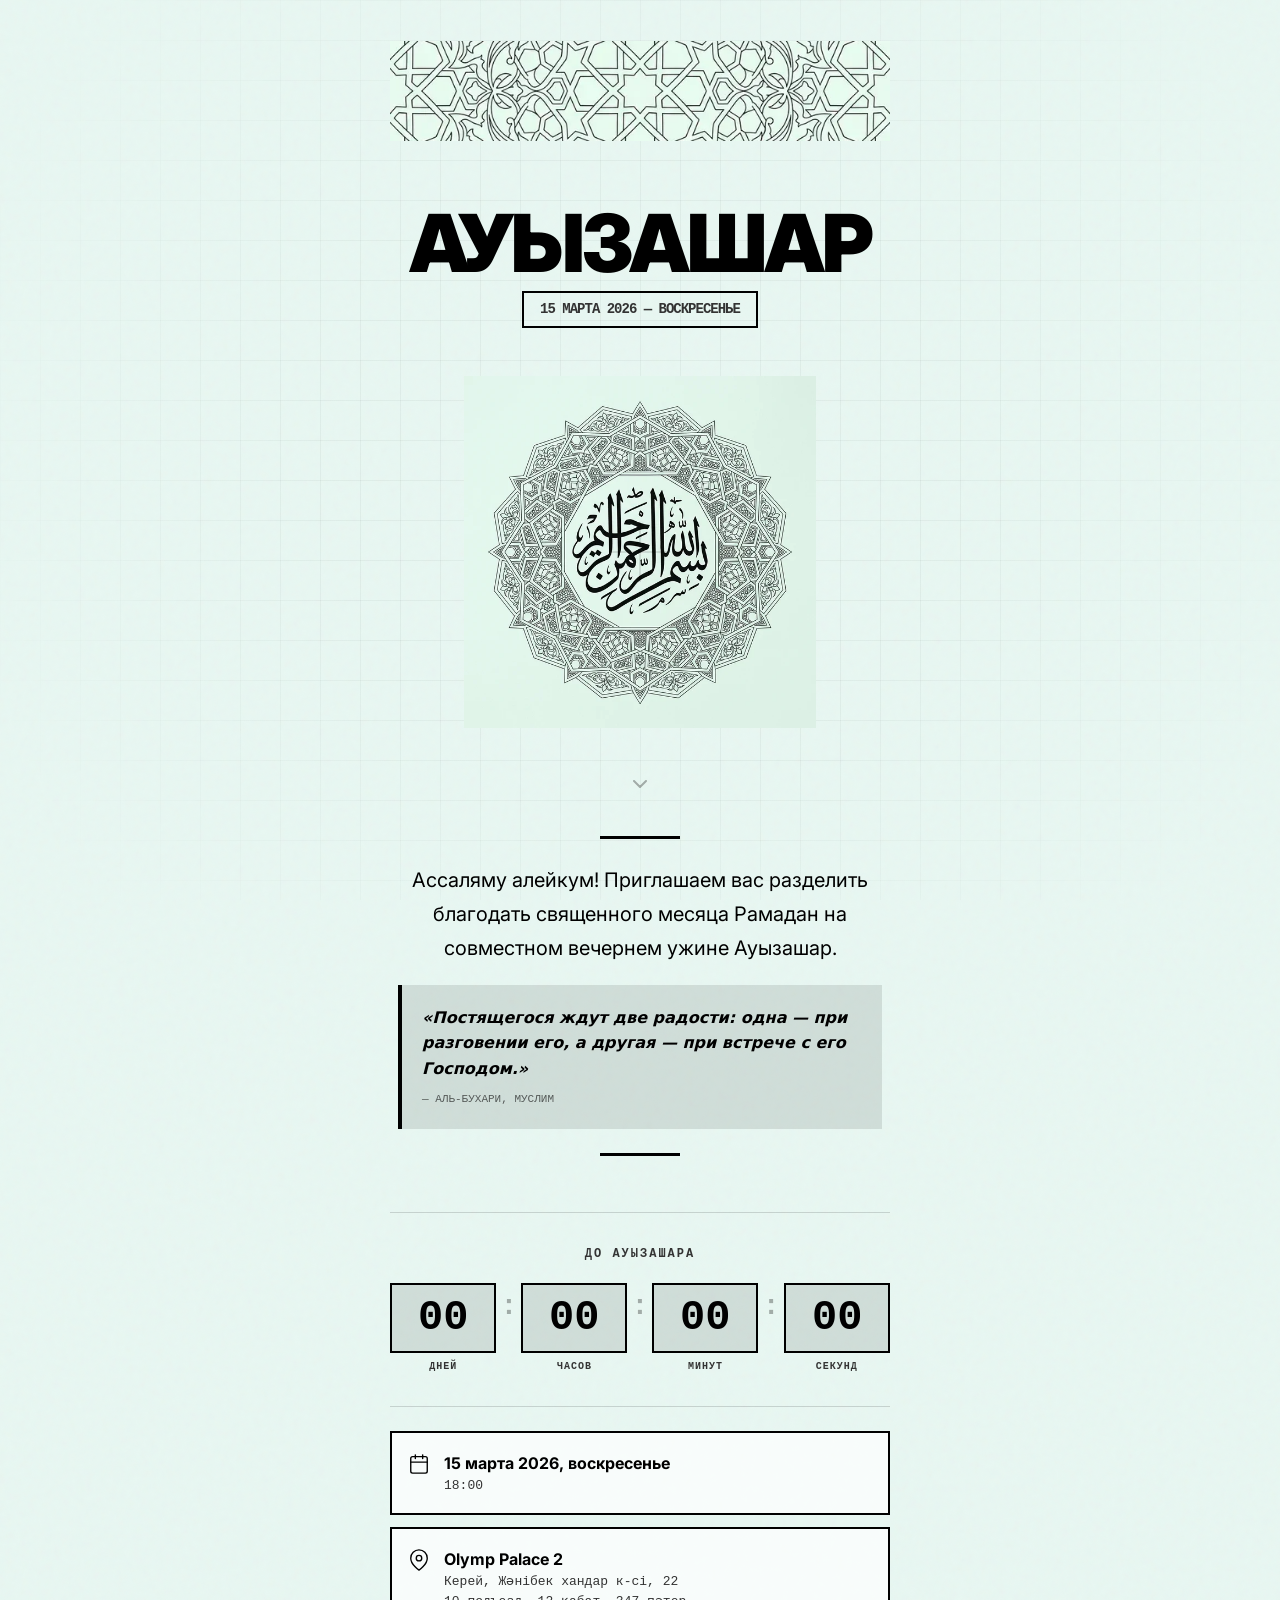
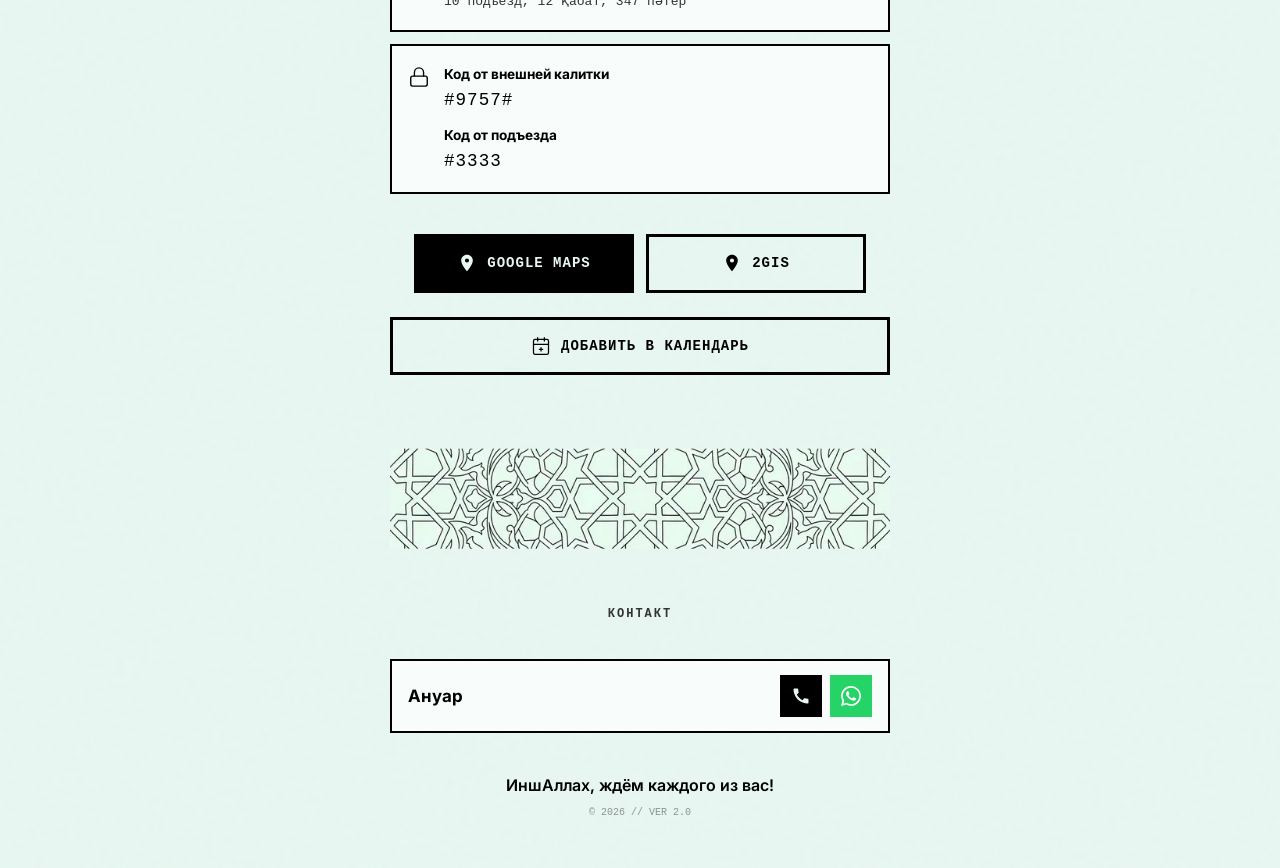
==== commit 3456c2d1: "feat(ui): complete rewrite for mubarak version aesthetics - Removed intrusive HUD elements (top/bott" ====
--- a/ramadan-mubarak.html
+++ b/ramadan-mubarak.html
@@ -3,75 +3,106 @@
 
 <head>
     <meta charset="UTF-8">
-    <meta name="viewport" content="width=device-width, initial-scale=1.0, maximum-scale=5.0, viewport-fit=cover">
-    <title>Ауызашар - Mubarak</title>
-    <meta name="description" content="Приглашение на совместный ужин Ауызашар.">
-    <meta name="theme-color" content="#F4F4F4">
-    <meta name="apple-mobile-web-app-capable" content="yes">
-    <meta name="apple-mobile-web-app-status-bar-style" content="default">
-
-    <!-- Fonts: Inter for main text, Space Mono for tech/codes -->
+    <meta name="viewport" content="width=device-width, initial-scale=1.0, viewport-fit=cover">
+    <title>Ауызашар | 15.03.2026</title>
+    <meta name="description"
+        content="Приглашаем вас разделить благодать месяца Рамадан на вечернем ужине Ауызашар. 15 марта 2026, Астана.">
+
+    <!-- Open Graph -->
+    <meta property="og:title" content="Ауызашар | 15.03.2026">
+    <meta property="og:description" content="Приглашаем вас на совместный Ауызашар. 15 марта 2026, Астана.">
+    <meta property="og:type" content="website">
+    <meta property="og:url" content="https://ramadan-mubarak.web.app/ramadan-mubarak.html">
+    <meta property="og:image" content="https://ramadan-mubarak.web.app/hero-ahi.webp">
+    <meta name="theme-color" content="#0b0c0c">
+
+    <!-- Fonts: Inter + JetBrains Mono -->
     <link rel="preconnect" href="https://fonts.googleapis.com">
     <link rel="preconnect" href="https://fonts.gstatic.com" crossorigin>
-    <link href="https://fonts.googleapis.com/css2?family=Inter:wght@400;500;700;800;900&family=Space+Mono:wght@400;700&display=swap"
+    <link
+        href="https://fonts.googleapis.com/css2?family=Inter:wght@400;600;700;900&family=JetBrains+Mono:wght@400;700&display=swap"
         rel="stylesheet">
 
-    <!-- Styles -->
-    <link rel="stylesheet" href="style-mubarak.css?v=5">
+    <link rel="stylesheet" href="style-mubarak.css?v=11">
 </head>
 
 <body>
+    <!-- Global Decorative Grid Background -->
+    <div class="global-grid"></div>
+
     <div class="page">
         <main>
-            <!-- Hero Section with main brand image -->
-            <header class="hero anim">
-                <div class="brand-hero-image">
-                    <img src="text/G8iZYcLXkAA-muL.jpeg" alt="Ramadan Mubarak Brand Header" class="img-fluid" />
-                </div>
-                <div class="hero-ticket-header">
-                    <span class="hero-number">01</span>
-                    <span class="hero-number-sub">FWD /// Text Labs</span>
-                </div>
+            <!-- Top Ornament (mirrors original kazakh_ornament) -->
+            <div class="ornament anim" aria-hidden="true">
+                <picture>
+                    <source srcset="islamic_ornament.webp" type="image/webp">
+                    <img class="ornament-img" src="islamic_ornament.webp" alt="Islamic Ornament Top" loading="eager"
+                        width="1200" height="400">
+                </picture>
+            </div>
+            <!-- Tech Label Bar -->
+            <!-- Tech Label Bar Removed -->
+
+            <!-- Hero -->
+            <section class="hero anim">
                 <h1 class="title-main">Ауызашар</h1>
-                <div class="hero-date">15 Марта 2026 // Воскресенье</div>
-            </header>
-
-            <!-- Brand Design Grid (Additional Images) -->
-            <section class="brand-images-grid anim">
-                <div class="brand-img-wrap"><img src="text/G8iZZU0W0AA2tVC.jpeg" alt="Brand element 1" class="img-fluid" loading="lazy" /></div>
-                <div class="brand-img-wrap"><img src="text/G8iZajCWkAArdQx.jpeg" alt="Brand element 2" class="img-fluid" loading="lazy" /></div>
-                <div class="brand-img-wrap"><img src="text/G8iZbzEXoAAqv2p.jpeg" alt="Brand element 3" class="img-fluid" loading="lazy" /></div>
-            </section>
+                <p class="hero-date">15 МАРТА 2026 — ВОСКРЕСЕНЬЕ</p>
+            </section>
+
+            <!-- Hero Illustration -->
+            <div class="illustration anim" aria-hidden="true">
+                <!-- HUD Corner Overlays -->
+
+                <!-- Crosshair -->
+                <div class="hud-crosshair"></div>
+                <picture>
+                    <source srcset="hero-ahi.webp" type="image/webp">
+                    <img class="illustration-img" src="hero-ahi.webp" alt="Bismillah Mandala" loading="eager"
+                        width="800" height="800">
+                </picture>
+            </div>
+
+            <!-- Scroll Hint -->
+            <div class="scroll-hint anim" aria-hidden="true">
+                <svg width="24" height="24" viewBox="0 0 24 24" fill="none" stroke="currentColor" stroke-width="2"
+                    stroke-linecap="round" stroke-linejoin="round">
+                    <polyline points="6 9 12 15 18 9" />
+                </svg>
+            </div>
 
             <!-- Invitation Text -->
             <section class="invitation anim">
+                <div class="invite-line"></div>
                 <p class="invite-text">
-                    Ассаламу алейкум уа рахматуллахи уа баракатух!<br><br>
-                    Приглашаем вас разделить благодать священного месяца Рамадан
+                    Ассаляму алейкум! Приглашаем вас разделить благодать священного месяца Рамадан
                     на совместном вечернем ужине Ауызашар.
                 </p>
                 <blockquote class="hadith">
                     «Постящегося ждут две радости: одна — при разговении его, а другая — при встрече с его Господом.»
                     <cite>— аль-Бухари, Муслим</cite>
                 </blockquote>
+                <div class="invite-line"></div>
             </section>
 
             <!-- Countdown -->
             <section class="countdown anim">
-                <h2 class="section-label">До Ауызашара</h2>
+                <h2 class="section-label">ДО АУЫЗАШАРА</h2>
                 <div class="timer" id="countdown">
                     <div class="timer-unit">
                         <span class="timer-value" id="cd-days">00</span>
                         <span class="timer-name">дней</span>
                     </div>
+                    <span class="timer-sep">:</span>
                     <div class="timer-unit">
                         <span class="timer-value" id="cd-hours">00</span>
                         <span class="timer-name">часов</span>
                     </div>
+                    <span class="timer-sep">:</span>
                     <div class="timer-unit">
                         <span class="timer-value" id="cd-minutes">00</span>
                         <span class="timer-name">минут</span>
                     </div>
+                    <span class="timer-sep">:</span>
                     <div class="timer-unit">
                         <span class="timer-value" id="cd-seconds">00</span>
                         <span class="timer-name">секунд</span>
@@ -82,40 +113,72 @@
             <!-- Details -->
             <section class="details anim">
                 <div class="detail-row">
-                    <span class="detail-main">Дата & Время</span>
-                    <span class="detail-sub">15 МАРТА 2026<br>ВОСКРЕСЕНЬЕ<br>18:00</span>
+                    <svg class="detail-icon" viewBox="0 0 24 24" fill="none" stroke="currentColor" stroke-width="1.5"
+                        stroke-linecap="round" stroke-linejoin="round">
+                        <rect x="3" y="4" width="18" height="18" rx="2" />
+                        <line x1="16" y1="2" x2="16" y2="6" />
+                        <line x1="8" y1="2" x2="8" y2="6" />
+                        <line x1="3" y1="10" x2="21" y2="10" />
+                    </svg>
+                    <div>
+                        <span class="detail-main">15 марта 2026, воскресенье</span>
+                        <span class="detail-sub">18:00</span>
+                    </div>
                 </div>
                 <div class="detail-row">
-                    <span class="detail-main">Локация</span>
-                    <span class="detail-sub">OLYMP PALACE 2<br>Керей, Жәнібек хандар к-сі, 22<br>10 подъезд, 12 қабат, 347 пәтер</span>
+                    <svg class="detail-icon" viewBox="0 0 24 24" fill="none" stroke="currentColor" stroke-width="1.5"
+                        stroke-linecap="round" stroke-linejoin="round">
+                        <path d="M21 10c0 7-9 13-9 13s-9-6-9-13a9 9 0 0 1 18 0z" />
+                        <circle cx="12" cy="10" r="3" />
+                    </svg>
+                    <div>
+                        <span class="detail-main">Olymp Palace 2</span>
+                        <span class="detail-sub">Керей, Жәнібек хандар к-сі, 22</span>
+                        <span class="detail-sub">10 подъезд, 12 қабат, 347 пәтер</span>
+                    </div>
                 </div>
                 <div class="detail-row">
-                    <span class="detail-main">Доступ</span>
-                    <span class="detail-sub">Код от внешних калиток: #9757#<br>Код от подъезда: #3333</span>
-                </div>
-            </section>
-
-            <!-- Map Buttons & Actions -->
-            <section class="actions anim">
+                    <svg class="detail-icon" viewBox="0 0 24 24" fill="none" stroke="currentColor" stroke-width="1.5"
+                        stroke-linecap="round" stroke-linejoin="round">
+                        <rect x="3" y="11" width="18" height="11" rx="2" ry="2" />
+                        <path d="M7 11V7a5 5 0 0 1 10 0v4" />
+                    </svg>
+                    <div style="display: flex; flex-direction: column; gap: 4px;">
+                        <span class="detail-main" style="font-size: 0.85rem;">Код от внешней калитки</span>
+                        <span class="detail-sub"
+                            style="font-family: var(--ff-tech); font-size: 1.1rem; letter-spacing: 1px; color: var(--text);">#9757#</span>
+                        <div style="margin-top: 4px;"></div>
+                        <span class="detail-main" style="font-size: 0.85rem;">Код от подъезда</span>
+                        <span class="detail-sub"
+                            style="font-family: var(--ff-tech); font-size: 1.1rem; letter-spacing: 1px; color: var(--text);">#3333</span>
+                    </div>
+                </div>
+            </section>
+
+            <!-- Map Buttons -->
+            <section class="maps anim">
                 <a href="https://maps.app.goo.gl/N97sVe6t6rmiMs5Y7" class="btn-map" target="_blank"
                     rel="noopener noreferrer">
-                    Google Maps
                     <svg class="btn-icon" viewBox="0 0 24 24" fill="currentColor">
                         <path
                             d="M12 2C8.13 2 5 5.13 5 9c0 5.25 7 13 7 13s7-7.75 7-13c0-3.87-3.13-7-7-7zm0 9.5a2.5 2.5 0 0 1 0-5 2.5 2.5 0 0 1 0 5z" />
                     </svg>
+                    GOOGLE MAPS
                 </a>
-                <a href="https://go.2gis.com/QNugJ" class="btn-map" target="_blank"
+                <a href="https://go.2gis.com/QNugJ" class="btn-map btn-map--alt" target="_blank"
                     rel="noopener noreferrer">
-                    2GIS
                     <svg class="btn-icon" viewBox="0 0 24 24" fill="currentColor">
                         <path
                             d="M12 2C8.13 2 5 5.13 5 9c0 5.25 7 13 7 13s7-7.75 7-13c0-3.87-3.13-7-7-7zm0 9.5a2.5 2.5 0 0 1 0-5 2.5 2.5 0 0 1 0 5z" />
                     </svg>
+                    2GIS
                 </a>
+            </section>
+
+            <!-- Add to Calendar -->
+            <section class="calendar-section anim">
                 <button class="btn-calendar" id="addToCalendar">
-                    Добавить в календарь
-                    <svg class="btn-icon" viewBox="0 0 24 24" fill="none" stroke="currentColor" stroke-width="2"
+                    <svg class="btn-icon" viewBox="0 0 24 24" fill="none" stroke="currentColor" stroke-width="1.5"
                         stroke-linecap="round" stroke-linejoin="round">
                         <rect x="3" y="4" width="18" height="18" rx="2" />
                         <line x1="16" y1="2" x2="16" y2="6" />
@@ -124,23 +187,35 @@
                         <line x1="12" y1="14" x2="12" y2="18" />
                         <line x1="10" y1="16" x2="14" y2="16" />
                     </svg>
+                    <span>Добавить в календарь</span>
                 </button>
             </section>
+
+            <!-- Bottom Ornament (mirrors original bottom ornament) -->
+            <div class="ornament ornament--bottom anim" aria-hidden="true">
+                <picture>
+                    <source srcset="islamic_ornament.webp" type="image/webp">
+                    <img class="ornament-img" src="islamic_ornament.webp" alt="Islamic Ornament Bottom" loading="lazy"
+                        width="1200" height="400">
+                </picture>
+            </div>
+            <!-- Tech Label Bar -->
+            <!-- Tech Label Bar Removed -->
 
             <!-- Contact -->
             <section class="contacts anim">
-                <h2 class="section-label">Связь</h2>
+                <h2 class="section-label">КОНТАКТ</h2>
                 <div class="contact-card">
                     <span class="contact-name">Ануар</span>
                     <div class="contact-actions">
-                        <a href="tel:+77755227623" class="contact-btn" aria-label="Позвонить Ануар">
+                        <a href="tel:+77755227623" class="contact-btn contact-btn--call" aria-label="Позвонить Ануар">
                             <svg width="20" height="20" viewBox="0 0 24 24" fill="currentColor">
                                 <path
                                     d="M20.01 15.38c-1.23 0-2.42-.2-3.53-.56a.977.977 0 0 0-1.01.24l-1.57 1.97c-2.83-1.35-5.48-3.9-6.89-6.83l1.95-1.66c.27-.28.35-.67.24-1.02-.37-1.11-.56-2.3-.56-3.53 0-.54-.45-.99-.99-.99H4.19C3.65 3 3 3.24 3 3.99 3 13.28 10.73 21 20.01 21c.71 0 .99-.63.99-1.18v-3.45c0-.54-.45-.99-.99-.99z" />
                             </svg>
                         </a>
-                        <a href="https://wa.me/77755227623?text=%D0%90%D1%81%D1%81%D0%B0%D0%BB%D0%B0%D0%BC%D1%83%20%D0%B0%D0%BB%D0%B5%D0%B9%D0%BA%D1%83%D0%BC%20%D1%83%D0%B0%20%D1%80%D0%B0%D1%85%D0%BC%D0%B0%D1%82%D1%83%D0%BB%D0%BB%D0%B0%D1%85%D0%B8%20%D1%83%D0%B0%20%D0%B1%D0%B0%D1%80%D0%B0%D0%BA%D0%B0%D1%82%D1%83%D1%85!"
-                            class="contact-btn" target="_blank" rel="noopener noreferrer"
+                        <a href="https://wa.me/77755227623?text=%D0%A1%D3%99%D0%BB%D0%B5%D0%BC!"
+                            class="contact-btn contact-btn--whatsapp" target="_blank" rel="noopener noreferrer"
                             aria-label="WhatsApp Ануар">
                             <svg width="20" height="20" viewBox="0 0 24 24" fill="currentColor">
                                 <path
@@ -154,12 +229,12 @@
             <!-- Footer -->
             <footer class="footer anim">
                 <p class="footer-text">ИншАллах, ждём каждого из вас!</p>
-                <p class="footer-credit">© 2026 // SYSTEM: READY</p>
+                <p class="footer-credit">© 2026 // VER 2.0</p>
             </footer>
         </main>
     </div>
 
-    <script src="mubarak.js?v=5" defer></script>
+    <script src="mubarak.js?v=3" defer></script>
 </body>
 
 </html>
--- a/style-mubarak.css
+++ b/style-mubarak.css
@@ -1,337 +1,529 @@
-/*
-   BRUTALIST / TECH BRAND DESIGN
-   Mubarak Version
-*/
-
-/* ---- Resets & Variables ---- */
+/* ========================================
+   Ауызашар (Mubarak) — Text Lab / Brutalist CSS
+   Mirrors structure of style.css but with 
+   Tech Spec design system
+   ======================================== */
+
+/* Tokens */
 :root {
-    /* Brutalist colors */
-    --bg: #F4F4F4; /* Light grey/off-white background */
-    --bg-card: #FFFFFF;
+        --bg: #e8f7f2;
+    --bg-card: rgba(255, 255, 255, 0.7);
+    --accent: #000000;
+    --accent-light: rgba(0, 0, 0, 0.1);
     --text: #000000;
-    --text-muted: #555555;
-
-    /* High contrast borders and accents */
-    --accent: #000000;
+    --text-muted: #333333;
     --border: #000000;
-
-    /* Typography based on brand design */
-    /* Sans serif for general text, monospace for numbers/tech data */
-    --ff-main: "Inter", "Helvetica Neue", Helvetica, Arial, sans-serif;
-    --ff-mono: "Space Mono", "Courier New", Courier, monospace;
-    --ff-heading: "Inter", "Helvetica Neue", Helvetica, Arial, sans-serif;
-}
-
-* {
+    --olive: #000000;
+    --gold: #000000;
+
+    --ff-main: 'Inter', system-ui, sans-serif;
+    --ff-tech: 'Share Tech Mono', monospace;}
+
+/* Reset */
+*,
+*::before,
+*::after {
+    box-sizing: border-box;
     margin: 0;
     padding: 0;
-    box-sizing: border-box;
+}
+
+svg:not(:root) {
+    overflow: hidden;
+    max-width: 100%;
 }
 
 html {
     scroll-behavior: smooth;
-    background-color: var(--bg);
 }
 
 body {
+    background: var(--bg);
+    color: var(--text);
     font-family: var(--ff-main);
-    color: var(--text);
-    background-color: var(--bg);
+    font-size: 16px;
     line-height: 1.5;
     -webkit-font-smoothing: antialiased;
-    -moz-osx-font-smoothing: grayscale;
-    /* Adding subtle grain to match the images */
-    background-image: url("data:image/svg+xml,%3Csvg viewBox='0 0 200 200' xmlns='http://www.w3.org/2000/svg'%3E%3Cfilter id='noiseFilter'%3E%3CfeTurbulence type='fractalNoise' baseFrequency='0.85' numOctaves='3' stitchTiles='stitch'/%3E%3C/filter%3E%3Crect width='100%25' height='100%25' filter='url(%23noiseFilter)' opacity='0.04'/%3E%3C/svg%3E");
-}
-
-/* ---- Layout ---- */
+    min-height: 100dvh;
+    overflow-x: hidden;
+    -webkit-overflow-scrolling: touch;
+    /* Subtle noise grain */
+    background-image: url("data:image/svg+xml,%3Csvg viewBox='0 0 200 200' xmlns='http://www.w3.org/2000/svg'%3E%3Cfilter id='noiseFilter'%3E%3CfeTurbulence type='fractalNoise' baseFrequency='0.8' numOctaves='3' stitchTiles='stitch'/%3E%3C/filter%3E%3Crect width='100%25' height='100%25' filter='url(%23noiseFilter)' opacity='0.035'/%3E%3C/svg%3E");
+}
+
+/* Page container — mobile-first narrow */
 .page {
     max-width: 480px;
     margin: 0 auto;
-    padding: 0 20px;
-    min-height: 100vh;
-    display: flex;
-    flex-direction: column;
-}
-
-main {
-    flex: 1;
-    display: flex;
-    flex-direction: column;
-    padding-top: 40px;
-}
-
-/* ---- Brand Images & UI Elements ---- */
-.img-fluid {
+    padding: 0 24px env(safe-area-inset-bottom, 0);
+}
+
+/* ---- Top Bar (replaces ornament) ---- */
+.top-bar {
+    display: flex;
+    justify-content: space-between;
+    flex-wrap: wrap;
+    align-items: center;
+    gap: 8px;
+    padding: 12px 0;
+    border-bottom: 3px solid var(--accent);
+    margin-bottom: 8px;
+}
+
+.bar-label {
+    font-family: var(--ff-tech);
+    font-size: 10px;
+    font-weight: 700;
+    text-transform: uppercase;
+    letter-spacing: -0.02em;
+    color: var(--text-muted);
+}
+
+/* ---- Ornament Strips (mirrors original kazakh_ornament) ---- */
+.ornament {
+    width: 100%;
+    overflow: hidden;
+    aspect-ratio: 3 / 1;
+    margin: 8px 0;
+}
+
+.ornament-img {
+    width: 100%;
+    height: 100%;
+    object-fit: contain;
+    object-position: center;
+    display: block;
+    mix-blend-mode: multiply;
+}
+
+.ornament--bottom .ornament-img {
+    transform: scaleY(-1);
+}
+
+/* ---- Hero ---- */
+.hero {
+    text-align: center;
+    padding: 24px 0 8px;
+}
+
+.title-main {
+    font-family: var(--ff-main);
+    font-size: clamp(48px, 14vw, 72px);
+    font-weight:  900;
+    color: var(--accent);
+    line-height: 0.9;
+    letter-spacing: -0.08em;
+    text-transform: uppercase;
+    margin-bottom: 12px;
+}
+
+.hero-date {
+    font-family: var(--ff-tech);
+    font-size: 14px;
+    font-weight: 700;
+    letter-spacing: -1px;
+    color: var(--text-muted);
+    text-transform: uppercase;
+    padding: 6px 16px;
+    border: 2px solid var(--accent);
+    display: inline-block;
+}
+
+/* ---- Global Grid Backgound ---- */
+.global-grid {
+    position: fixed;
+    inset: 0;
+    pointer-events: none;
+    z-index: -1;
+    background-size: 40px 40px;
+    background-image: linear-gradient(to right, rgba(11, 12, 12, 0.04) 1px, transparent 1px),
+        linear-gradient(to bottom, rgba(11, 12, 12, 0.04) 1px, transparent 1px);
+    mask-image: radial-gradient(circle at center, black 40%, transparent 90%);
+    -webkit-mask-image: radial-gradient(circle at center, black 40%, transparent 90%);
+}
+
+/* blinking dot in Top Bar */
+.pulse-dot {
+    display: inline-block;
+    width: 6px;
+    height: 6px;
+    background-color: var(--accent);
+    border-radius: 50%;
+    margin-right: 4px;
+    vertical-align: middle;
+    animation: flash 1.5s infinite;
+}
+
+@keyframes flash {
+
+    0%,
+    100% {
+        opacity: 1;
+    }
+
+    50% {
+        opacity: 0;
+    }
+}
+
+/* ---- Illustration ---- */
+.illustration {
+    position: relative;
+    max-width: 400px;
+    margin: 16px auto;
+    padding: 24px;
+    display: flex;
+    justify-content: center;
+    align-items: center;
+}
+
+.illustration picture {
+    display: flex;
+    justify-content: center;
+    width: 100%;
+}
+
+.illustration-img {
     width: 100%;
     height: auto;
     display: block;
-    object-fit: cover;
-}
-
-.brand-hero-image {
-    margin: -24px -24px 20px -24px;
-    border-bottom: 3px solid var(--border);
-}
-
-.brand-hero-image img {
-    max-height: 400px;
-    object-position: top center;
-}
-
-.brand-images-grid {
-    display: flex;
-    flex-direction: column;
-    gap: 16px;
-    margin-bottom: 24px;
-}
-
-.brand-img-wrap {
-    border: 3px solid var(--border);
-    padding: 0;
-    background: var(--bg-card);
-}
-
-.brand-img-wrap img {
-    border: none;
-}
-
-/* ---- Hero ---- */
-.hero {
-    border: 3px solid var(--border);
-    padding: 24px;
-    margin-bottom: 24px;
-    background: var(--bg-card);
-    position: relative;
-    /* Ticket-like corners */
-}
-
-.hero-ticket-header {
-    display: flex;
-    justify-content: space-between;
-    align-items: flex-end;
-    border-bottom: 3px solid var(--border);
-    padding-bottom: 12px;
-    margin-bottom: 20px;
-}
-
-.hero-number {
-    font-family: var(--ff-heading);
-    font-size: 80px;
-    font-weight: 900;
-    line-height: 0.8;
-    letter-spacing: -4px;
-    color: var(--text);
-}
-
-.hero-number-sub {
-    font-family: var(--ff-mono);
-    font-size: 10px;
-    font-weight: 700;
-    text-transform: uppercase;
-    letter-spacing: 1px;
-}
-
-.title-main {
-    font-family: var(--ff-heading);
-    font-size: 32px;
-    font-weight: 900;
-    text-transform: uppercase;
-    color: var(--text);
-    line-height: 1.1;
-    letter-spacing: -1px;
-    margin-bottom: 8px;
-}
-
-.hero-date {
-    font-family: var(--ff-mono);
-    font-size: 14px;
-    font-weight: 700;
-    letter-spacing: 1px;
-    color: var(--text);
-    text-transform: uppercase;
+    mix-blend-mode: multiply;}
+
+/* HUD Corners */
+.hud-corners {
+    position: absolute;
+    inset: 0;
+    pointer-events: none;
+    z-index: 10;
+}
+
+.hud-corner {
+    position: absolute;
+    width: 24px;
+    height: 24px;
+    color: var(--accent);
+    stroke-width: 2px;
+    opacity: 0.8;
+}
+
+.hud-corner.top-left {
+    top: 0;
+    left: 0;
+}
+
+.hud-corner.top-right {
+    top: 0;
+    right: 0;
+}
+
+.hud-corner.bottom-left {
+    bottom: 0;
+    left: 0;
+}
+
+.hud-corner.bottom-right {
+    bottom: 0;
+    right: 0;
+}
+
+/* HUD Crosshair */
+.hud-crosshair {
+    position: absolute;
+    top: 50%;
+    left: 50%;
+    width: 60px;
+    height: 60px;
+    transform: translate(-50%, -50%);
+    pointer-events: none;
+    z-index: 10;
+    opacity: 0.2;
+}
+
+.hud-crosshair::before,
+.hud-crosshair::after {
+    content: '';
+    position: absolute;
+    background: var(--accent);
+}
+
+.hud-crosshair::before {
+    top: 0;
+    bottom: 0;
+    left: 50%;
+    width: 1px;
+    transform: translateX(-50%);
+}
+
+.hud-crosshair::after {
+    left: 0;
+    right: 0;
+    top: 50%;
+    height: 1px;
+    transform: translateY(-50%);
+}
+
+/* HUD Scanning Line */
+.hud-corners::after {
+    content: '';
+    position: absolute;
+    top: 0;
+    left: 0;
+    right: 0;
+    height: 2px;
+    background: var(--accent);
+    opacity: 0.2;
+    animation: scanLine 6s infinite linear;
+}
+
+@keyframes scanLine {
+    0% {
+        top: 0;
+        opacity: 0;
+    }
+
+    5% {
+        opacity: 0.6;
+    }
+
+    45% {
+        opacity: 0.6;
+    }
+
+    50% {
+        top: 100%;
+        opacity: 0;
+    }
+
+    100% {
+        top: 100%;
+        opacity: 0;
+    }
+}
+
+/* ---- Scroll Hint ---- */
+.scroll-hint {
+    display: flex;
+    justify-content: center;
+    padding: 4px 0 8px;
+    animation: scrollBounce 2s ease-in-out infinite;
+}
+
+.scroll-hint svg {
+    width: 24px;
+    height: 24px;
+    max-width: 24px;
+    max-height: 24px;
+    color: var(--accent);
+    opacity: 0.3;
+}
+
+@keyframes scrollBounce {
+
+    0%,
+    100% {
+        transform: translateY(0);
+        opacity: 0.3;
+    }
+
+    50% {
+        transform: translateY(6px);
+        opacity: 0.7;
+    }
 }
 
 /* ---- Invitation Text ---- */
 .invitation {
-    border: 3px solid var(--border);
-    background: var(--bg-card);
-    padding: 24px;
-    margin-bottom: 24px;
+    text-align: center;
+    padding: 32px 8px;
+}
+
+.invite-line {
+    width: 80px;
+    height: 3px;
+    background: var(--accent);
+    margin: 0 auto 24px;
 }
 
 .invite-text {
     font-family: var(--ff-main);
+    font-size: 18px;
+    font-weight: 400;
+    line-height: 1.7;
+    color: var(--text);
+    margin-bottom: 20px;
+}
+
+.hadith {
+    font-family: var(--ff-main);
     font-size: 16px;
-    font-weight: 500;
+    font-weight: 600;
+    font-style: italic;
     line-height: 1.6;
     color: var(--text);
-    margin-bottom: 24px;
-}
-
-.hadith {
-    font-family: var(--ff-mono);
-    font-size: 14px;
-    font-weight: 400;
-    line-height: 1.6;
-    color: var(--text);
-    padding: 16px;
-    border-left: 4px solid var(--border);
-    background: var(--bg);
+    padding: 20px;
+    border-left: 4px solid var(--accent);
+    text-align: left;
+    background: var(--accent-light);
+    margin: 0 0 24px;
 }
 
 .hadith cite {
     display: block;
-    font-weight: 700;
-    margin-top: 12px;
-    font-size: 12px;
+    font-style: normal;
+    font-weight: 400;
+    font-family: var(--ff-tech);
+    font-size: 11px;
+    margin-top: 10px;
+    opacity: 0.6;
     text-transform: uppercase;
 }
 
 /* ---- Countdown ---- */
 .countdown {
-    border: 3px solid var(--border);
-    background: var(--bg-card);
-    padding: 24px;
-    margin-bottom: 24px;
+    text-align: center;
+    padding: 32px 0;
+    border-top: 1px solid rgba(11, 12, 12, 0.15);
+    border-bottom: 1px solid rgba(11, 12, 12, 0.15);
 }
 
 .section-label {
-    font-family: var(--ff-mono);
+    font-family: var(--ff-tech);
     font-size: 12px;
     font-weight: 700;
+    letter-spacing: 2px;
     text-transform: uppercase;
-    letter-spacing: 2px;
-    margin-bottom: 16px;
-    display: flex;
-    align-items: center;
-    gap: 8px;
-}
-.section-label::before {
-    content: "";
-    display: inline-block;
-    width: 12px;
-    height: 12px;
-    background: var(--accent);
+    color: var(--text-muted);
+    margin-bottom: 20px;
 }
 
 .timer {
-    display: grid;
-    grid-template-columns: repeat(4, 1fr);
-    gap: 8px;
+    display: flex;
+    justify-content: center;
+    align-items: flex-start;
+    gap: 4px;
+    flex-wrap: nowrap;
 }
 
 .timer-unit {
     display: flex;
     flex-direction: column;
     align-items: center;
-    border: 2px solid var(--border);
+    flex: 1;
+    min-width: 0;
+}
+
+.timer-value {
+    font-family: var(--ff-tech);
+    font-size: clamp(24px, 8vw, 36px);
+    font-weight: 700;
+    color: var(--accent);
+    line-height: 1;
     padding: 12px 4px;
-    background: var(--bg);
-}
-
-.timer-value {
-    font-family: var(--ff-mono);
-    font-size: 28px;
-    font-weight: 700;
-    color: var(--text);
+    background: var(--accent-light);
+    border: 2px solid var(--accent);
+    width: 100%;
+    display: block;
+    text-align: center;
+    transition: transform 0.2s cubic-bezier(0.34, 1.56, 0.64, 1), opacity 0.15s;
+    will-change: transform, opacity;
+}
+
+.timer-value.pop {
+    transform: scale(1.08);
+    opacity: 0.5;
+}
+
+.timer-name {
+    font-family: var(--ff-tech);
+    font-size: 10px;
+    font-weight: 700;
+    letter-spacing: 1px;
+    text-transform: uppercase;
+    color: var(--text-muted);
+    margin-top: 6px;
+}
+
+.timer-sep {
+    font-family: var(--ff-tech);
+    font-size: clamp(20px, 6vw, 28px);
+    font-weight: 700;
+    color: var(--accent);
+    padding-top: 10px;
     line-height: 1;
-}
-
-.timer-name {
-    font-family: var(--ff-mono);
-    font-size: 10px;
-    font-weight: 700;
-    text-transform: uppercase;
-    margin-top: 4px;
-}
-
-.timer-sep {
-    display: none;
+    opacity: 0.3;
 }
 
 /* ---- Details ---- */
 .details {
-    display: flex;
-    flex-direction: column;
-    gap: 16px;
-    margin-bottom: 24px;
-}
-
-.detail-row {
-    display: flex;
-    flex-direction: column;
-    border: 3px solid var(--border);
-    background: var(--bg-card);
-    padding: 20px;
-    position: relative;
-}
-
-.detail-row::before {
-    content: "///";
-    font-family: var(--ff-mono);
-    font-size: 12px;
-    font-weight: 700;
-    position: absolute;
-    top: 20px;
-    right: 20px;
-    color: var(--text-muted);
-}
-
-.detail-icon {
-    display: none;
-}
-
-.detail-main {
-    font-family: var(--ff-heading);
-    font-size: 18px;
-    font-weight: 800;
-    text-transform: uppercase;
-    margin-bottom: 8px;
-    color: var(--text);
-    padding-right: 32px;
-}
-
-.detail-sub {
-    font-family: var(--ff-mono);
-    font-size: 14px;
-    color: var(--text);
-    line-height: 1.4;
-}
-
-/* ---- Map Buttons & Actions ---- */
-.actions {
+    padding: 24px 0;
     display: flex;
     flex-direction: column;
     gap: 12px;
-    margin-bottom: 24px;
-}
-
-.btn-map, .btn-calendar {
+}
+
+.detail-row {
+    display: flex;
+    align-items: flex-start;
+    gap: 14px;
+    background: var(--bg-card);
+    padding: 18px 16px;
+    border: 2px solid var(--accent);
+}
+
+.detail-icon {
+    width: 22px;
+    height: 22px;
+    color: var(--accent);
+    flex-shrink: 0;
+    margin-top: 2px;
+}
+
+.detail-row div {
+    display: flex;
+    flex-direction: column;
+    gap: 2px;
+}
+
+.detail-main {
+    font-family: var(--ff-main);
+    font-size: 16px;
+    font-weight: 700;
+    color: var(--text);
+}
+
+.detail-sub {
+    font-family: var(--ff-tech);
+    font-size: 13px;
+    color: var(--text-muted);
+    line-height: 1.4;
+}
+
+/* ---- Map Buttons ---- */
+.maps {
+    padding: 16px 0 24px;
+    display: flex;
+    flex-direction: column;
+    gap: 12px;
+}
+
+.btn-map {
     display: flex;
     align-items: center;
-    justify-content: space-between;
-    padding: 16px 20px;
+    justify-content: center;
+    gap: 10px;
+    padding: 16px 24px;
     text-decoration: none;
-    font-family: var(--ff-mono);
+    font-family: var(--ff-tech);
     font-size: 14px;
     font-weight: 700;
+    letter-spacing: 1px;
     text-transform: uppercase;
-    letter-spacing: 1px;
-    border: 3px solid var(--border);
-    background: var(--bg-card);
-    color: var(--text);
     cursor: pointer;
-    transition: all 0.2s ease;
-}
-
-.btn-map:hover, .btn-calendar:hover {
-    background: var(--text);
-    color: var(--bg-card);
-}
-
-.btn-map:active, .btn-calendar:active {
-    transform: translateY(2px);
+    transition: transform 0.2s cubic-bezier(0.34, 1.56, 0.64, 1), box-shadow 0.2s;
+    -webkit-tap-highlight-color: transparent;
+    background: var(--accent);
+    color: var(--bg);
+    border: 3px solid var(--accent);
 }
 
 .btn-icon {
@@ -340,28 +532,120 @@
     flex-shrink: 0;
 }
 
+.btn-map:active {
+    transform: scale(0.97);
+}
+
+@media (hover: hover) {
+    .btn-map:hover {
+        transform: translateY(-2px);
+        box-shadow: 0 6px 20px rgba(11, 12, 12, 0.2);
+    }
+}
+
+.btn-map--alt {
+    background: transparent;
+    color: var(--accent);
+}
+
+.btn-map--alt:active {
+    background: var(--accent);
+    color: var(--bg);
+}
+
+@media (hover: hover) {
+    .btn-map--alt:hover {
+        background: var(--accent);
+        color: var(--bg);
+        transform: translateY(-2px);
+        box-shadow: 0 6px 20px rgba(11, 12, 12, 0.2);
+    }
+}
+
+/* ---- Calendar Button ---- */
+.calendar-section {
+    padding: 0 0 32px;
+    display: flex;
+    justify-content: center;
+}
+
+.btn-calendar {
+    display: flex;
+    align-items: center;
+    justify-content: center;
+    gap: 10px;
+    width: 100%;
+    padding: 16px 24px;
+    border: 3px solid var(--accent);
+    background: transparent;
+    color: var(--accent);
+    font-family: var(--ff-tech);
+    font-size: 14px;
+    font-weight: 700;
+    letter-spacing: 1px;
+    text-transform: uppercase;
+    cursor: pointer;
+    transition: transform 0.2s cubic-bezier(0.34, 1.56, 0.64, 1), box-shadow 0.2s, background 0.2s;
+    -webkit-tap-highlight-color: transparent;
+}
+
+.btn-calendar .btn-icon {
+    width: 20px;
+    height: 20px;
+    flex-shrink: 0;
+}
+
+.btn-calendar:active {
+    transform: scale(0.97);
+}
+
+@media (hover: hover) {
+    .btn-calendar:hover {
+        transform: translateY(-2px);
+        background: var(--accent);
+        color: var(--bg);
+        box-shadow: 0 6px 20px rgba(11, 12, 12, 0.2);
+    }
+}
+
+/* ---- Bottom Bar (replaces ornament) ---- */
+.bottom-bar {
+    display: flex;
+    justify-content: space-between;
+    align-items: center;
+    padding: 12px 0;
+    border-top: 3px solid var(--accent);
+    border-bottom: 3px solid var(--accent);
+    margin: 8px 0;
+}
+
 /* ---- Contact Section ---- */
 .contacts {
-    border: 3px solid var(--border);
+    padding: 16px 0 24px;
+    display: flex;
+    flex-direction: column;
+    gap: 16px;
+}
+
+.contacts .section-label {
+    text-align: center;
+}
+
+.contact-card {
+    display: flex;
+    align-items: center;
+    gap: 12px;
     background: var(--bg-card);
-    padding: 24px;
-    margin-bottom: 48px;
-}
-
-.contact-card {
-    display: flex;
-    align-items: center;
-    justify-content: space-between;
-    margin-top: 16px;
-    padding-top: 16px;
-    border-top: 2px solid var(--border);
+    padding: 14px 16px;
+    border: 2px solid var(--accent);
 }
 
 .contact-name {
-    font-family: var(--ff-heading);
-    font-size: 20px;
-    font-weight: 800;
-    text-transform: uppercase;
+    font-family: var(--ff-main);
+    font-size: 17px;
+    font-weight: 700;
+    color: var(--text);
+    flex: 1;
 }
 
 .contact-actions {
@@ -373,52 +657,69 @@
     display: flex;
     align-items: center;
     justify-content: center;
-    width: 48px;
-    height: 48px;
-    border: 2px solid var(--border);
-    background: var(--bg);
-    color: var(--text);
+    width: 42px;
+    height: 42px;
+    min-width: 42px;
+    min-height: 42px;
+    max-width: 42px;
+    max-height: 42px;
+    border: 2px solid var(--accent);
     cursor: pointer;
     text-decoration: none;
-    transition: all 0.2s ease;
-}
-
-.contact-btn:hover {
-    background: var(--text);
-    color: var(--bg-card);
+    overflow: hidden;
+    transition: transform 0.2s cubic-bezier(0.34, 1.56, 0.64, 1);
+    -webkit-tap-highlight-color: transparent;
 }
 
 .contact-btn svg {
-    width: 24px;
-    height: 24px;
+    width: 20px !important;
+    height: 20px !important;
+    max-width: 20px !important;
+    max-height: 20px !important;
+    flex-shrink: 0;
+}
+
+.contact-btn--call {
+    background: var(--accent);
+    color: var(--bg);
+}
+
+.contact-btn--whatsapp {
+    background: #25D366;
+    color: #fff;
+    border-color: #25D366;
+}
+
+.contact-btn:active {
+    transform: scale(0.9);
 }
 
 /* ---- Footer ---- */
 .footer {
     text-align: center;
-    padding: 24px 0 48px;
-    border-top: 3px solid var(--border);
+    padding: 16px 0 48px;
 }
 
 .footer-text {
-    font-family: var(--ff-mono);
-    font-size: 12px;
-    font-weight: 700;
-    text-transform: uppercase;
+    font-family: var(--ff-main);
+    font-size: 16px;
+    font-weight: 600;
+    color: var(--text);
     margin-bottom: 8px;
 }
 
 .footer-credit {
-    font-family: var(--ff-mono);
+    font-family: var(--ff-tech);
     font-size: 10px;
     color: var(--text-muted);
-}
-
-/* ---- Scroll Animations (simplified for brutalist) ---- */
+    opacity: 0.5;
+}
+
+/* ---- Scroll Animations ---- */
 .anim {
     opacity: 0;
-    transform: translateY(10px);
-    transition: opacity 0.4s ease, transform 0.4s ease;
+    transform: translateY(30px);
+    transition: opacity 0.8s cubic-bezier(0.16, 1, 0.3, 1), transform 0.8s cubic-bezier(0.16, 1, 0.3, 1);
 }
 
 .anim.visible {
@@ -426,21 +727,173 @@
     transform: translateY(0);
 }
 
-.anim:nth-child(2) { transition-delay: 0.1s; }
-.anim:nth-child(3) { transition-delay: 0.2s; }
-.anim:nth-child(4) { transition-delay: 0.3s; }
-.anim:nth-child(5) { transition-delay: 0.4s; }
+/* Staggered animation delays */
+.anim:nth-child(2) {
+    transition-delay: 0.1s;
+}
+
+.anim:nth-child(3) {
+    transition-delay: 0.2s;
+}
+
+.anim:nth-child(4) {
+    transition-delay: 0.3s;
+}
+
+.anim:nth-child(5) {
+    transition-delay: 0.4s;
+}
+
+/* ---- Hero Title Animation ---- */
+.title-main {
+    animation: titleReveal 1s cubic-bezier(0.16, 1, 0.3, 1) 0.3s both;
+}
+
+@keyframes titleReveal {
+    from {
+        opacity: 0;
+        transform: translateY(20px) scale(0.95);
+        letter-spacing: 0.1em;
+    }
+
+    to {
+        opacity: 1;
+        transform: translateY(0) scale(1);
+        letter-spacing: -0.04em;
+    }
+}
+
+/* Hero date label slide-in */
+.hero-date {
+    animation: slideIn 0.6s cubic-bezier(0.16, 1, 0.3, 1) 0.6s both;
+}
+
+@keyframes slideIn {
+    from {
+        opacity: 0;
+        transform: translateX(-20px);
+    }
+
+    to {
+        opacity: 1;
+        transform: translateX(0);
+    }
+}
+
+/* ---- Illustration Float ---- */
+.illustration-img {
+    animation: gentleFloat 6s ease-in-out infinite;
+ mix-blend-mode: multiply;}
+
+@keyframes gentleFloat {
+
+    0%,
+    100% {
+        transform: translateY(0);
+    }
+
+    50% {
+        transform: translateY(-6px);
+    }
+}
+
+/* ---- Hadith Glow ---- */
+.hadith {
+    transition: border-color 0.4s, box-shadow 0.4s;
+}
+
+.hadith:hover {
+    border-color: var(--accent);
+    box-shadow: -4px 0 12px rgba(11, 12, 12, 0.08);
+}
+
+/* ---- Detail Rows Stagger ---- */
+.detail-row {
+    transition: transform 0.3s cubic-bezier(0.34, 1.56, 0.64, 1), box-shadow 0.3s;
+}
+
+@media (hover: hover) {
+    .detail-row:hover {
+        transform: translateX(4px);
+        box-shadow: -4px 0 0 var(--accent);
+    }
+}
+
+/* ---- Contact Card Hover ---- */
+.contact-card {
+    transition: transform 0.3s cubic-bezier(0.34, 1.56, 0.64, 1), box-shadow 0.3s;
+}
+
+@media (hover: hover) {
+    .contact-card:hover {
+        transform: translateX(4px);
+        box-shadow: -4px 0 0 var(--accent);
+    }
+}
+
+/* ---- Ornament Subtle Pulse ---- */
+.ornament-img {
+    animation: ornamentPulse 4s ease-in-out infinite alternate;
+}
+
+@keyframes ornamentPulse {
+    from {
+        opacity: 0.7;
+    }
+
+    to {
+        opacity: 1;
+    }
+}
 
 /* ---- Tablet+ ---- */
 @media (min-width: 600px) {
     .page {
-        max-width: 600px;
-        padding: 0 48px;
-    }
-    .hero-number {
-        font-size: 120px;
-    }
+        max-width: 580px;
+        padding: 0 40px;
+    }
+
     .title-main {
-        font-size: 48px;
-    }
-}
+        font-size: 80px;
+    }
+
+    .invite-text {
+        font-size: 20px;
+    }
+
+    .timer-value {
+        font-size: 42px;
+        min-width: 72px;
+    }
+
+    .maps {
+        flex-direction: row;
+        justify-content: center;
+    }
+
+    .btn-map {
+        flex: 1;
+        max-width: 220px;
+    }
+}
+
+/* ---- Reduced Motion ---- */
+@media (prefers-reduced-motion: reduce) {
+
+    *,
+    *::before,
+    *::after {
+        animation-duration: 0.01ms !important;
+        transition-duration: 0.01ms !important;
+    }
+
+    .anim {
+        opacity: 1;
+        transform: none;
+        transition: none;
+    }
+
+    .timer-value {
+        transition: none;
+    }
+}
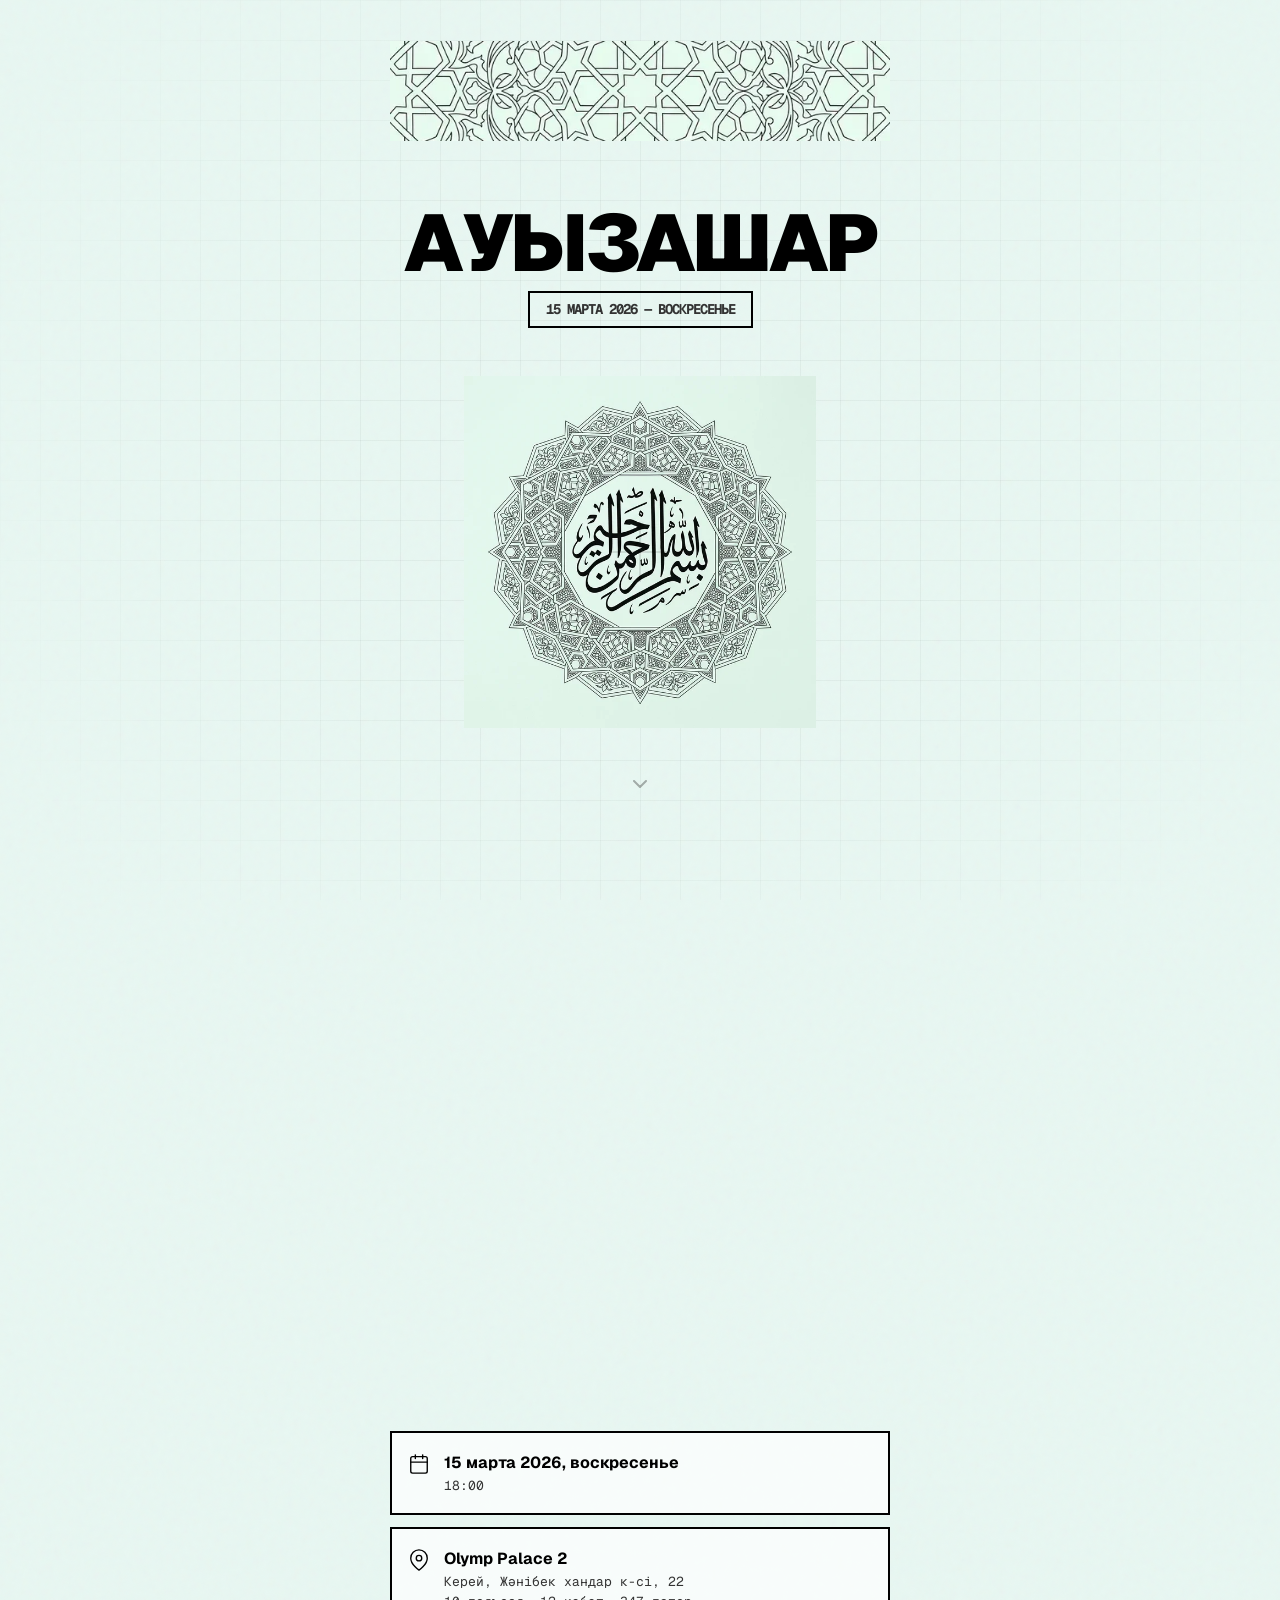
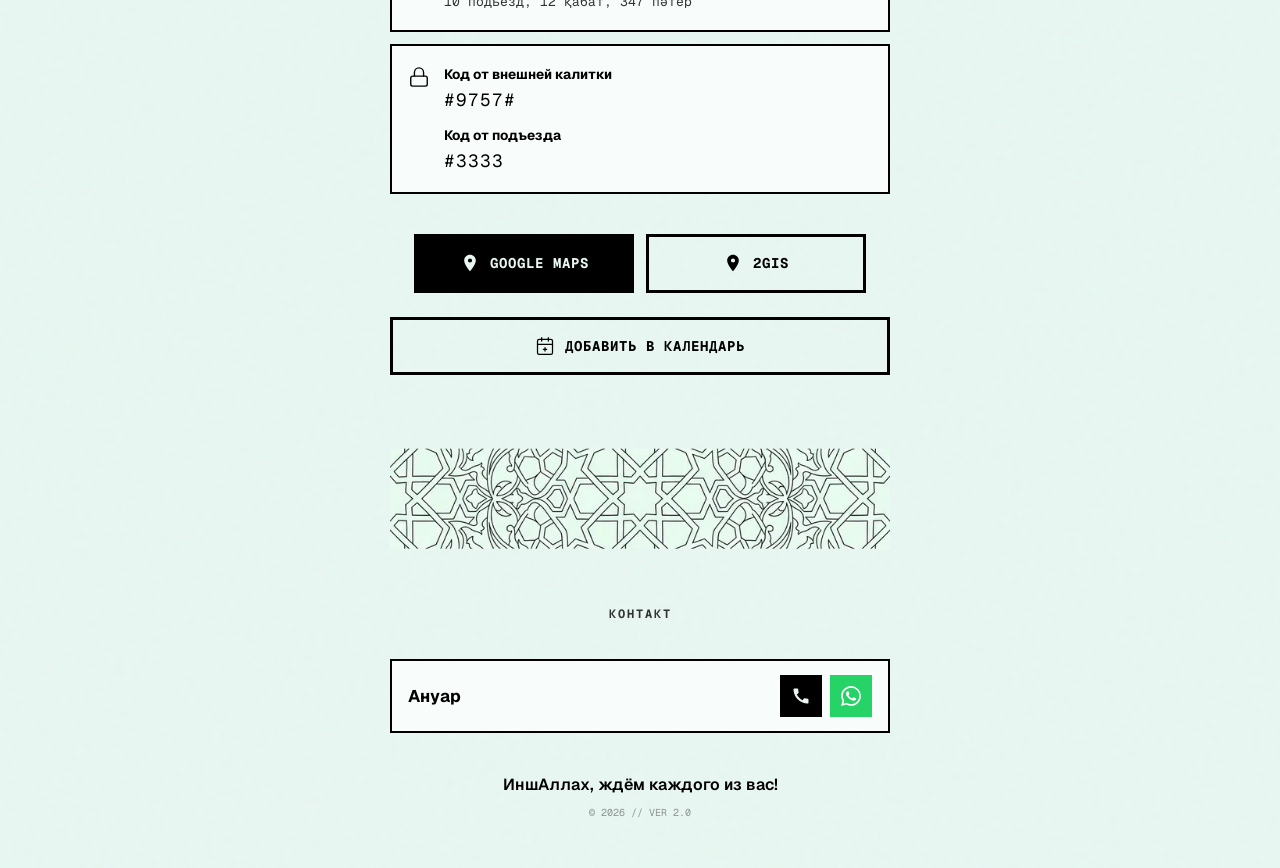
==== commit 1cdfb10c: "feat(ui): add Geist and Geist Mono fonts for Mubarak version" ====
--- a/ramadan-mubarak.html
+++ b/ramadan-mubarak.html
@@ -16,11 +16,11 @@
     <meta property="og:image" content="https://ramadan-mubarak.web.app/hero-ahi.webp">
     <meta name="theme-color" content="#0b0c0c">
 
-    <!-- Fonts: Inter + JetBrains Mono -->
+    <!-- Fonts: Geist + Geist Mono -->
     <link rel="preconnect" href="https://fonts.googleapis.com">
     <link rel="preconnect" href="https://fonts.gstatic.com" crossorigin>
     <link
-        href="https://fonts.googleapis.com/css2?family=Inter:wght@400;600;700;900&family=JetBrains+Mono:wght@400;700&display=swap"
+        href="https://fonts.googleapis.com/css2?family=Geist:wght@400;600;700;900&family=Geist+Mono:wght@400;700&display=swap"
         rel="stylesheet">
 
     <link rel="stylesheet" href="style-mubarak.css?v=11">
--- a/style-mubarak.css
+++ b/style-mubarak.css
@@ -6,7 +6,7 @@
 
 /* Tokens */
 :root {
-        --bg: #e8f7f2;
+    --bg: #e8f7f2;
     --bg-card: rgba(255, 255, 255, 0.7);
     --accent: #000000;
     --accent-light: rgba(0, 0, 0, 0.1);
@@ -16,8 +16,9 @@
     --olive: #000000;
     --gold: #000000;
 
-    --ff-main: 'Inter', system-ui, sans-serif;
-    --ff-tech: 'Share Tech Mono', monospace;}
+    --ff-main: 'Geist', system-ui, sans-serif;
+    --ff-tech: 'Geist Mono', monospace;
+}
 
 /* Reset */
 *,
@@ -109,7 +110,7 @@
 .title-main {
     font-family: var(--ff-main);
     font-size: clamp(48px, 14vw, 72px);
-    font-weight:  900;
+    font-weight: 900;
     color: var(--accent);
     line-height: 0.9;
     letter-spacing: -0.08em;
@@ -187,7 +188,8 @@
     width: 100%;
     height: auto;
     display: block;
-    mix-blend-mode: multiply;}
+    mix-blend-mode: multiply;
+}
 
 /* HUD Corners */
 .hud-corners {
@@ -783,7 +785,8 @@
 /* ---- Illustration Float ---- */
 .illustration-img {
     animation: gentleFloat 6s ease-in-out infinite;
- mix-blend-mode: multiply;}
+    mix-blend-mode: multiply;
+}
 
 @keyframes gentleFloat {
 
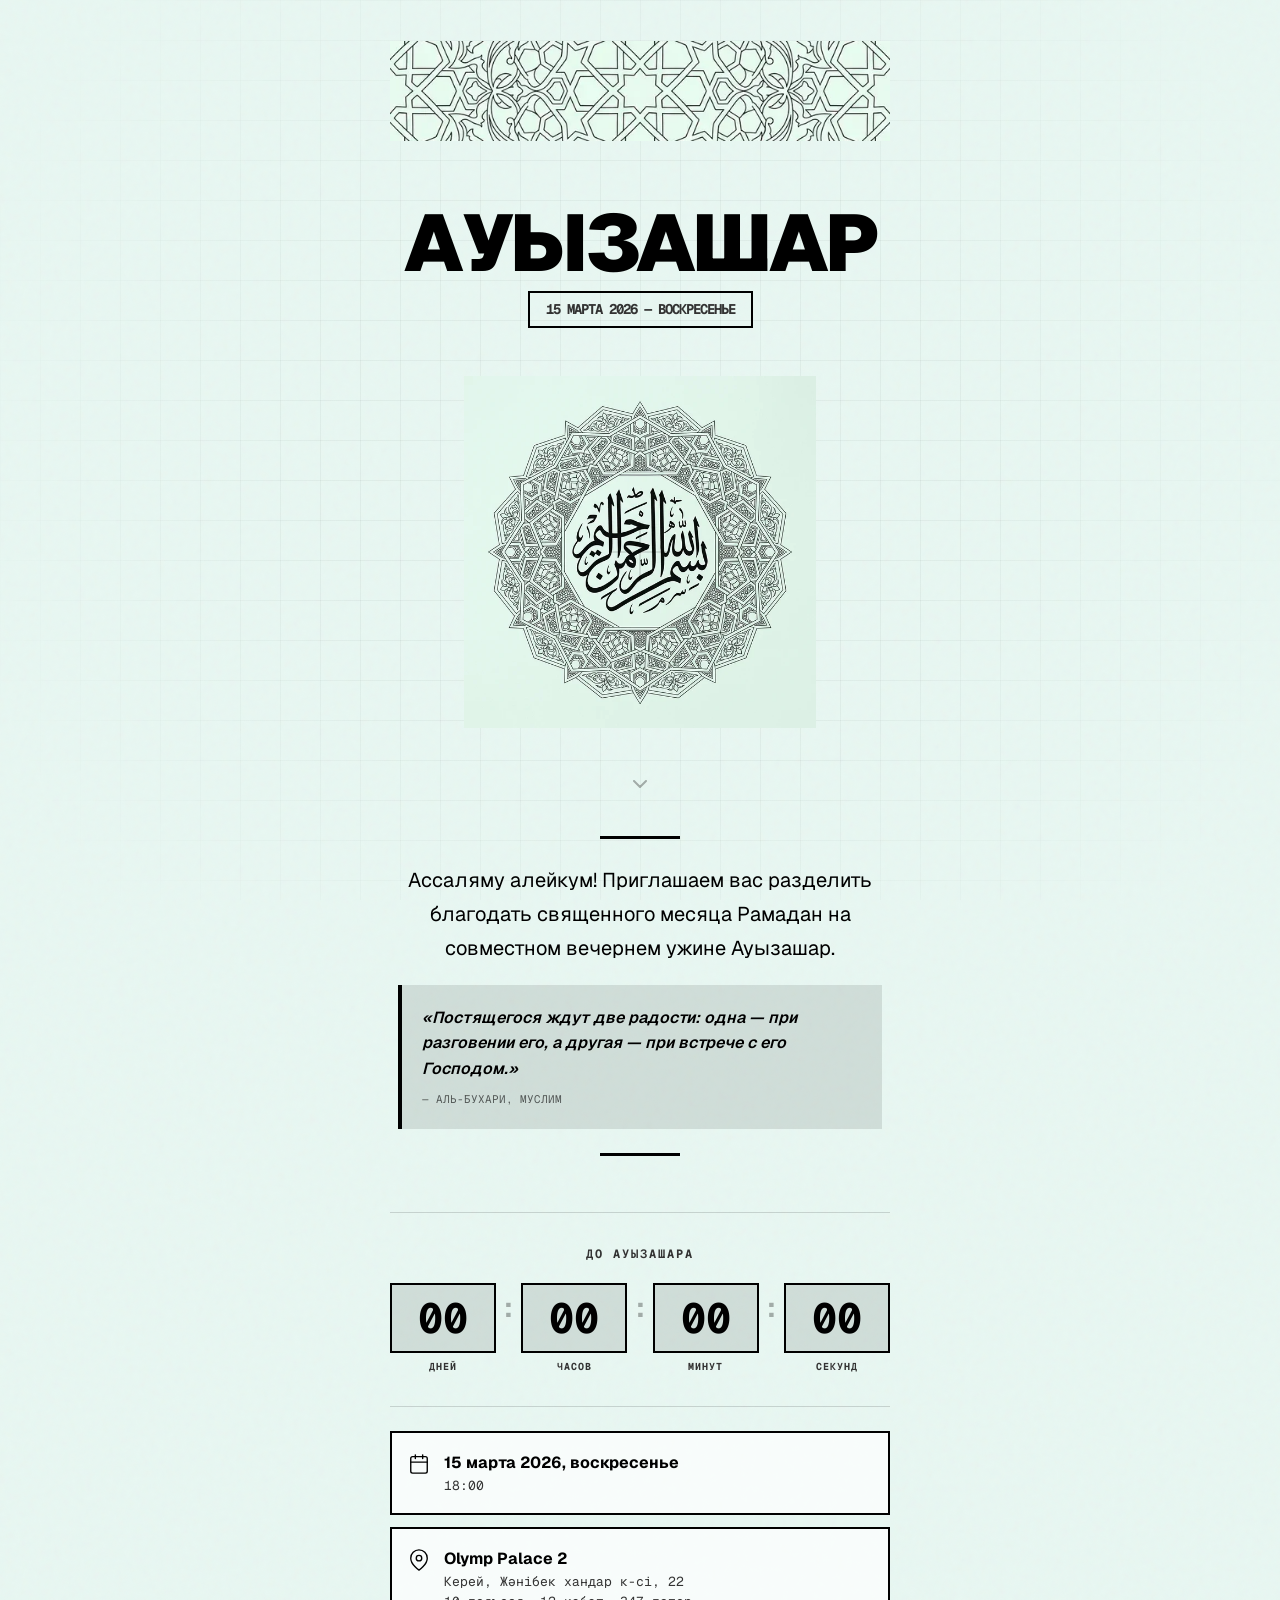
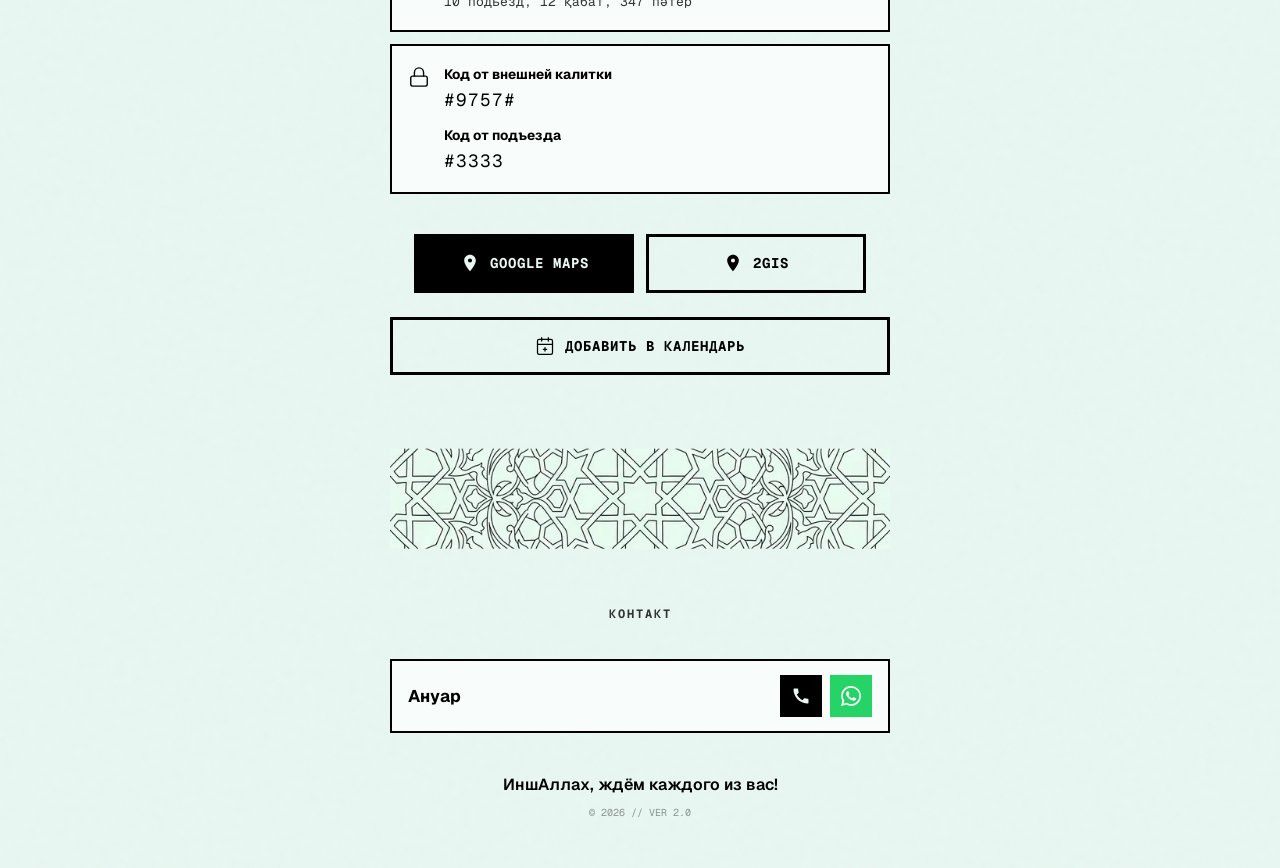
==== commit 1dca724a: "fix(cache): force cache bypass for HTML and CSS" ====
--- a/ramadan-mubarak.html
+++ b/ramadan-mubarak.html
@@ -23,7 +23,7 @@
         href="https://fonts.googleapis.com/css2?family=Geist:wght@400;600;700;900&family=Geist+Mono:wght@400;700&display=swap"
         rel="stylesheet">
 
-    <link rel="stylesheet" href="style-mubarak.css?v=11">
+    <link rel="stylesheet" href="mubarak-theme.css">
 </head>
 
 <body>
--- a/mubarak-theme.css
+++ b/mubarak-theme.css
@@ -0,0 +1,902 @@
+/* ========================================
+   Ауызашар (Mubarak) — Text Lab / Brutalist CSS
+   Mirrors structure of style.css but with 
+   Tech Spec design system
+   ======================================== */
+
+/* Tokens */
+:root {
+    --bg: #e8f7f2;
+    --bg-card: rgba(255, 255, 255, 0.7);
+    --accent: #000000;
+    --accent-light: rgba(0, 0, 0, 0.1);
+    --text: #000000;
+    --text-muted: #333333;
+    --border: #000000;
+    --olive: #000000;
+    --gold: #000000;
+
+    --ff-main: 'Geist', system-ui, sans-serif;
+    --ff-tech: 'Geist Mono', monospace;
+}
+
+/* Reset */
+*,
+*::before,
+*::after {
+    box-sizing: border-box;
+    margin: 0;
+    padding: 0;
+}
+
+svg:not(:root) {
+    overflow: hidden;
+    max-width: 100%;
+}
+
+html {
+    scroll-behavior: smooth;
+}
+
+body {
+    background: var(--bg);
+    color: var(--text);
+    font-family: var(--ff-main);
+    font-size: 16px;
+    line-height: 1.5;
+    -webkit-font-smoothing: antialiased;
+    min-height: 100dvh;
+    overflow-x: hidden;
+    -webkit-overflow-scrolling: touch;
+    /* Subtle noise grain */
+    background-image: url("data:image/svg+xml,%3Csvg viewBox='0 0 200 200' xmlns='http://www.w3.org/2000/svg'%3E%3Cfilter id='noiseFilter'%3E%3CfeTurbulence type='fractalNoise' baseFrequency='0.8' numOctaves='3' stitchTiles='stitch'/%3E%3C/filter%3E%3Crect width='100%25' height='100%25' filter='url(%23noiseFilter)' opacity='0.035'/%3E%3C/svg%3E");
+}
+
+/* Page container — mobile-first narrow */
+.page {
+    max-width: 480px;
+    margin: 0 auto;
+    padding: 0 24px env(safe-area-inset-bottom, 0);
+}
+
+/* ---- Top Bar (replaces ornament) ---- */
+.top-bar {
+    display: flex;
+    justify-content: space-between;
+    flex-wrap: wrap;
+    align-items: center;
+    gap: 8px;
+    padding: 12px 0;
+    border-bottom: 3px solid var(--accent);
+    margin-bottom: 8px;
+}
+
+.bar-label {
+    font-family: var(--ff-tech);
+    font-size: 10px;
+    font-weight: 700;
+    text-transform: uppercase;
+    letter-spacing: -0.02em;
+    color: var(--text-muted);
+}
+
+/* ---- Ornament Strips (mirrors original kazakh_ornament) ---- */
+.ornament {
+    width: 100%;
+    overflow: hidden;
+    aspect-ratio: 3 / 1;
+    margin: 8px 0;
+}
+
+.ornament-img {
+    width: 100%;
+    height: 100%;
+    object-fit: contain;
+    object-position: center;
+    display: block;
+    mix-blend-mode: multiply;
+}
+
+.ornament--bottom .ornament-img {
+    transform: scaleY(-1);
+}
+
+/* ---- Hero ---- */
+.hero {
+    text-align: center;
+    padding: 24px 0 8px;
+}
+
+.title-main {
+    font-family: var(--ff-main);
+    font-size: clamp(48px, 14vw, 72px);
+    font-weight: 900;
+    color: var(--accent);
+    line-height: 0.9;
+    letter-spacing: -0.08em;
+    text-transform: uppercase;
+    margin-bottom: 12px;
+}
+
+.hero-date {
+    font-family: var(--ff-tech);
+    font-size: 14px;
+    font-weight: 700;
+    letter-spacing: -1px;
+    color: var(--text-muted);
+    text-transform: uppercase;
+    padding: 6px 16px;
+    border: 2px solid var(--accent);
+    display: inline-block;
+}
+
+/* ---- Global Grid Backgound ---- */
+.global-grid {
+    position: fixed;
+    inset: 0;
+    pointer-events: none;
+    z-index: -1;
+    background-size: 40px 40px;
+    background-image: linear-gradient(to right, rgba(11, 12, 12, 0.04) 1px, transparent 1px),
+        linear-gradient(to bottom, rgba(11, 12, 12, 0.04) 1px, transparent 1px);
+    mask-image: radial-gradient(circle at center, black 40%, transparent 90%);
+    -webkit-mask-image: radial-gradient(circle at center, black 40%, transparent 90%);
+}
+
+/* blinking dot in Top Bar */
+.pulse-dot {
+    display: inline-block;
+    width: 6px;
+    height: 6px;
+    background-color: var(--accent);
+    border-radius: 50%;
+    margin-right: 4px;
+    vertical-align: middle;
+    animation: flash 1.5s infinite;
+}
+
+@keyframes flash {
+
+    0%,
+    100% {
+        opacity: 1;
+    }
+
+    50% {
+        opacity: 0;
+    }
+}
+
+/* ---- Illustration ---- */
+.illustration {
+    position: relative;
+    max-width: 400px;
+    margin: 16px auto;
+    padding: 24px;
+    display: flex;
+    justify-content: center;
+    align-items: center;
+}
+
+.illustration picture {
+    display: flex;
+    justify-content: center;
+    width: 100%;
+}
+
+.illustration-img {
+    width: 100%;
+    height: auto;
+    display: block;
+    mix-blend-mode: multiply;
+}
+
+/* HUD Corners */
+.hud-corners {
+    position: absolute;
+    inset: 0;
+    pointer-events: none;
+    z-index: 10;
+}
+
+.hud-corner {
+    position: absolute;
+    width: 24px;
+    height: 24px;
+    color: var(--accent);
+    stroke-width: 2px;
+    opacity: 0.8;
+}
+
+.hud-corner.top-left {
+    top: 0;
+    left: 0;
+}
+
+.hud-corner.top-right {
+    top: 0;
+    right: 0;
+}
+
+.hud-corner.bottom-left {
+    bottom: 0;
+    left: 0;
+}
+
+.hud-corner.bottom-right {
+    bottom: 0;
+    right: 0;
+}
+
+/* HUD Crosshair */
+.hud-crosshair {
+    position: absolute;
+    top: 50%;
+    left: 50%;
+    width: 60px;
+    height: 60px;
+    transform: translate(-50%, -50%);
+    pointer-events: none;
+    z-index: 10;
+    opacity: 0.2;
+}
+
+.hud-crosshair::before,
+.hud-crosshair::after {
+    content: '';
+    position: absolute;
+    background: var(--accent);
+}
+
+.hud-crosshair::before {
+    top: 0;
+    bottom: 0;
+    left: 50%;
+    width: 1px;
+    transform: translateX(-50%);
+}
+
+.hud-crosshair::after {
+    left: 0;
+    right: 0;
+    top: 50%;
+    height: 1px;
+    transform: translateY(-50%);
+}
+
+/* HUD Scanning Line */
+.hud-corners::after {
+    content: '';
+    position: absolute;
+    top: 0;
+    left: 0;
+    right: 0;
+    height: 2px;
+    background: var(--accent);
+    opacity: 0.2;
+    animation: scanLine 6s infinite linear;
+}
+
+@keyframes scanLine {
+    0% {
+        top: 0;
+        opacity: 0;
+    }
+
+    5% {
+        opacity: 0.6;
+    }
+
+    45% {
+        opacity: 0.6;
+    }
+
+    50% {
+        top: 100%;
+        opacity: 0;
+    }
+
+    100% {
+        top: 100%;
+        opacity: 0;
+    }
+}
+
+/* ---- Scroll Hint ---- */
+.scroll-hint {
+    display: flex;
+    justify-content: center;
+    padding: 4px 0 8px;
+    animation: scrollBounce 2s ease-in-out infinite;
+}
+
+.scroll-hint svg {
+    width: 24px;
+    height: 24px;
+    max-width: 24px;
+    max-height: 24px;
+    color: var(--accent);
+    opacity: 0.3;
+}
+
+@keyframes scrollBounce {
+
+    0%,
+    100% {
+        transform: translateY(0);
+        opacity: 0.3;
+    }
+
+    50% {
+        transform: translateY(6px);
+        opacity: 0.7;
+    }
+}
+
+/* ---- Invitation Text ---- */
+.invitation {
+    text-align: center;
+    padding: 32px 8px;
+}
+
+.invite-line {
+    width: 80px;
+    height: 3px;
+    background: var(--accent);
+    margin: 0 auto 24px;
+}
+
+.invite-text {
+    font-family: var(--ff-main);
+    font-size: 18px;
+    font-weight: 400;
+    line-height: 1.7;
+    color: var(--text);
+    margin-bottom: 20px;
+}
+
+.hadith {
+    font-family: var(--ff-main);
+    font-size: 16px;
+    font-weight: 600;
+    font-style: italic;
+    line-height: 1.6;
+    color: var(--text);
+    padding: 20px;
+    border-left: 4px solid var(--accent);
+    text-align: left;
+    background: var(--accent-light);
+    margin: 0 0 24px;
+}
+
+.hadith cite {
+    display: block;
+    font-style: normal;
+    font-weight: 400;
+    font-family: var(--ff-tech);
+    font-size: 11px;
+    margin-top: 10px;
+    opacity: 0.6;
+    text-transform: uppercase;
+}
+
+/* ---- Countdown ---- */
+.countdown {
+    text-align: center;
+    padding: 32px 0;
+    border-top: 1px solid rgba(11, 12, 12, 0.15);
+    border-bottom: 1px solid rgba(11, 12, 12, 0.15);
+}
+
+.section-label {
+    font-family: var(--ff-tech);
+    font-size: 12px;
+    font-weight: 700;
+    letter-spacing: 2px;
+    text-transform: uppercase;
+    color: var(--text-muted);
+    margin-bottom: 20px;
+}
+
+.timer {
+    display: flex;
+    justify-content: center;
+    align-items: flex-start;
+    gap: 4px;
+    flex-wrap: nowrap;
+}
+
+.timer-unit {
+    display: flex;
+    flex-direction: column;
+    align-items: center;
+    flex: 1;
+    min-width: 0;
+}
+
+.timer-value {
+    font-family: var(--ff-tech);
+    font-size: clamp(24px, 8vw, 36px);
+    font-weight: 700;
+    color: var(--accent);
+    line-height: 1;
+    padding: 12px 4px;
+    background: var(--accent-light);
+    border: 2px solid var(--accent);
+    width: 100%;
+    display: block;
+    text-align: center;
+    transition: transform 0.2s cubic-bezier(0.34, 1.56, 0.64, 1), opacity 0.15s;
+    will-change: transform, opacity;
+}
+
+.timer-value.pop {
+    transform: scale(1.08);
+    opacity: 0.5;
+}
+
+.timer-name {
+    font-family: var(--ff-tech);
+    font-size: 10px;
+    font-weight: 700;
+    letter-spacing: 1px;
+    text-transform: uppercase;
+    color: var(--text-muted);
+    margin-top: 6px;
+}
+
+.timer-sep {
+    font-family: var(--ff-tech);
+    font-size: clamp(20px, 6vw, 28px);
+    font-weight: 700;
+    color: var(--accent);
+    padding-top: 10px;
+    line-height: 1;
+    opacity: 0.3;
+}
+
+/* ---- Details ---- */
+.details {
+    padding: 24px 0;
+    display: flex;
+    flex-direction: column;
+    gap: 12px;
+}
+
+.detail-row {
+    display: flex;
+    align-items: flex-start;
+    gap: 14px;
+    background: var(--bg-card);
+    padding: 18px 16px;
+    border: 2px solid var(--accent);
+}
+
+.detail-icon {
+    width: 22px;
+    height: 22px;
+    color: var(--accent);
+    flex-shrink: 0;
+    margin-top: 2px;
+}
+
+.detail-row div {
+    display: flex;
+    flex-direction: column;
+    gap: 2px;
+}
+
+.detail-main {
+    font-family: var(--ff-main);
+    font-size: 16px;
+    font-weight: 700;
+    color: var(--text);
+}
+
+.detail-sub {
+    font-family: var(--ff-tech);
+    font-size: 13px;
+    color: var(--text-muted);
+    line-height: 1.4;
+}
+
+/* ---- Map Buttons ---- */
+.maps {
+    padding: 16px 0 24px;
+    display: flex;
+    flex-direction: column;
+    gap: 12px;
+}
+
+.btn-map {
+    display: flex;
+    align-items: center;
+    justify-content: center;
+    gap: 10px;
+    padding: 16px 24px;
+    text-decoration: none;
+    font-family: var(--ff-tech);
+    font-size: 14px;
+    font-weight: 700;
+    letter-spacing: 1px;
+    text-transform: uppercase;
+    cursor: pointer;
+    transition: transform 0.2s cubic-bezier(0.34, 1.56, 0.64, 1), box-shadow 0.2s;
+    -webkit-tap-highlight-color: transparent;
+    background: var(--accent);
+    color: var(--bg);
+    border: 3px solid var(--accent);
+}
+
+.btn-icon {
+    width: 20px;
+    height: 20px;
+    flex-shrink: 0;
+}
+
+.btn-map:active {
+    transform: scale(0.97);
+}
+
+@media (hover: hover) {
+    .btn-map:hover {
+        transform: translateY(-2px);
+        box-shadow: 0 6px 20px rgba(11, 12, 12, 0.2);
+    }
+}
+
+.btn-map--alt {
+    background: transparent;
+    color: var(--accent);
+}
+
+.btn-map--alt:active {
+    background: var(--accent);
+    color: var(--bg);
+}
+
+@media (hover: hover) {
+    .btn-map--alt:hover {
+        background: var(--accent);
+        color: var(--bg);
+        transform: translateY(-2px);
+        box-shadow: 0 6px 20px rgba(11, 12, 12, 0.2);
+    }
+}
+
+/* ---- Calendar Button ---- */
+.calendar-section {
+    padding: 0 0 32px;
+    display: flex;
+    justify-content: center;
+}
+
+.btn-calendar {
+    display: flex;
+    align-items: center;
+    justify-content: center;
+    gap: 10px;
+    width: 100%;
+    padding: 16px 24px;
+    border: 3px solid var(--accent);
+    background: transparent;
+    color: var(--accent);
+    font-family: var(--ff-tech);
+    font-size: 14px;
+    font-weight: 700;
+    letter-spacing: 1px;
+    text-transform: uppercase;
+    cursor: pointer;
+    transition: transform 0.2s cubic-bezier(0.34, 1.56, 0.64, 1), box-shadow 0.2s, background 0.2s;
+    -webkit-tap-highlight-color: transparent;
+}
+
+.btn-calendar .btn-icon {
+    width: 20px;
+    height: 20px;
+    flex-shrink: 0;
+}
+
+.btn-calendar:active {
+    transform: scale(0.97);
+}
+
+@media (hover: hover) {
+    .btn-calendar:hover {
+        transform: translateY(-2px);
+        background: var(--accent);
+        color: var(--bg);
+        box-shadow: 0 6px 20px rgba(11, 12, 12, 0.2);
+    }
+}
+
+/* ---- Bottom Bar (replaces ornament) ---- */
+.bottom-bar {
+    display: flex;
+    justify-content: space-between;
+    align-items: center;
+    padding: 12px 0;
+    border-top: 3px solid var(--accent);
+    border-bottom: 3px solid var(--accent);
+    margin: 8px 0;
+}
+
+/* ---- Contact Section ---- */
+.contacts {
+    padding: 16px 0 24px;
+    display: flex;
+    flex-direction: column;
+    gap: 16px;
+}
+
+.contacts .section-label {
+    text-align: center;
+}
+
+.contact-card {
+    display: flex;
+    align-items: center;
+    gap: 12px;
+    background: var(--bg-card);
+    padding: 14px 16px;
+    border: 2px solid var(--accent);
+}
+
+.contact-name {
+    font-family: var(--ff-main);
+    font-size: 17px;
+    font-weight: 700;
+    color: var(--text);
+    flex: 1;
+}
+
+.contact-actions {
+    display: flex;
+    gap: 8px;
+}
+
+.contact-btn {
+    display: flex;
+    align-items: center;
+    justify-content: center;
+    width: 42px;
+    height: 42px;
+    min-width: 42px;
+    min-height: 42px;
+    max-width: 42px;
+    max-height: 42px;
+    border: 2px solid var(--accent);
+    cursor: pointer;
+    text-decoration: none;
+    overflow: hidden;
+    transition: transform 0.2s cubic-bezier(0.34, 1.56, 0.64, 1);
+    -webkit-tap-highlight-color: transparent;
+}
+
+.contact-btn svg {
+    width: 20px !important;
+    height: 20px !important;
+    max-width: 20px !important;
+    max-height: 20px !important;
+    flex-shrink: 0;
+}
+
+.contact-btn--call {
+    background: var(--accent);
+    color: var(--bg);
+}
+
+.contact-btn--whatsapp {
+    background: #25D366;
+    color: #fff;
+    border-color: #25D366;
+}
+
+.contact-btn:active {
+    transform: scale(0.9);
+}
+
+/* ---- Footer ---- */
+.footer {
+    text-align: center;
+    padding: 16px 0 48px;
+}
+
+.footer-text {
+    font-family: var(--ff-main);
+    font-size: 16px;
+    font-weight: 600;
+    color: var(--text);
+    margin-bottom: 8px;
+}
+
+.footer-credit {
+    font-family: var(--ff-tech);
+    font-size: 10px;
+    color: var(--text-muted);
+    opacity: 0.5;
+}
+
+/* ---- Scroll Animations ---- */
+.anim {
+    opacity: 0;
+    transform: translateY(30px);
+    transition: opacity 0.8s cubic-bezier(0.16, 1, 0.3, 1), transform 0.8s cubic-bezier(0.16, 1, 0.3, 1);
+}
+
+.anim.visible {
+    opacity: 1;
+    transform: translateY(0);
+}
+
+/* Staggered animation delays */
+.anim:nth-child(2) {
+    transition-delay: 0.1s;
+}
+
+.anim:nth-child(3) {
+    transition-delay: 0.2s;
+}
+
+.anim:nth-child(4) {
+    transition-delay: 0.3s;
+}
+
+.anim:nth-child(5) {
+    transition-delay: 0.4s;
+}
+
+/* ---- Hero Title Animation ---- */
+.title-main {
+    animation: titleReveal 1s cubic-bezier(0.16, 1, 0.3, 1) 0.3s both;
+}
+
+@keyframes titleReveal {
+    from {
+        opacity: 0;
+        transform: translateY(20px) scale(0.95);
+        letter-spacing: 0.1em;
+    }
+
+    to {
+        opacity: 1;
+        transform: translateY(0) scale(1);
+        letter-spacing: -0.04em;
+    }
+}
+
+/* Hero date label slide-in */
+.hero-date {
+    animation: slideIn 0.6s cubic-bezier(0.16, 1, 0.3, 1) 0.6s both;
+}
+
+@keyframes slideIn {
+    from {
+        opacity: 0;
+        transform: translateX(-20px);
+    }
+
+    to {
+        opacity: 1;
+        transform: translateX(0);
+    }
+}
+
+/* ---- Illustration Float ---- */
+.illustration-img {
+    animation: gentleFloat 6s ease-in-out infinite;
+    mix-blend-mode: multiply;
+}
+
+@keyframes gentleFloat {
+
+    0%,
+    100% {
+        transform: translateY(0);
+    }
+
+    50% {
+        transform: translateY(-6px);
+    }
+}
+
+/* ---- Hadith Glow ---- */
+.hadith {
+    transition: border-color 0.4s, box-shadow 0.4s;
+}
+
+.hadith:hover {
+    border-color: var(--accent);
+    box-shadow: -4px 0 12px rgba(11, 12, 12, 0.08);
+}
+
+/* ---- Detail Rows Stagger ---- */
+.detail-row {
+    transition: transform 0.3s cubic-bezier(0.34, 1.56, 0.64, 1), box-shadow 0.3s;
+}
+
+@media (hover: hover) {
+    .detail-row:hover {
+        transform: translateX(4px);
+        box-shadow: -4px 0 0 var(--accent);
+    }
+}
+
+/* ---- Contact Card Hover ---- */
+.contact-card {
+    transition: transform 0.3s cubic-bezier(0.34, 1.56, 0.64, 1), box-shadow 0.3s;
+}
+
+@media (hover: hover) {
+    .contact-card:hover {
+        transform: translateX(4px);
+        box-shadow: -4px 0 0 var(--accent);
+    }
+}
+
+/* ---- Ornament Subtle Pulse ---- */
+.ornament-img {
+    animation: ornamentPulse 4s ease-in-out infinite alternate;
+}
+
+@keyframes ornamentPulse {
+    from {
+        opacity: 0.7;
+    }
+
+    to {
+        opacity: 1;
+    }
+}
+
+/* ---- Tablet+ ---- */
+@media (min-width: 600px) {
+    .page {
+        max-width: 580px;
+        padding: 0 40px;
+    }
+
+    .title-main {
+        font-size: 80px;
+    }
+
+    .invite-text {
+        font-size: 20px;
+    }
+
+    .timer-value {
+        font-size: 42px;
+        min-width: 72px;
+    }
+
+    .maps {
+        flex-direction: row;
+        justify-content: center;
+    }
+
+    .btn-map {
+        flex: 1;
+        max-width: 220px;
+    }
+}
+
+/* ---- Reduced Motion ---- */
+@media (prefers-reduced-motion: reduce) {
+
+    *,
+    *::before,
+    *::after {
+        animation-duration: 0.01ms !important;
+        transition-duration: 0.01ms !important;
+    }
+
+    .anim {
+        opacity: 1;
+        transform: none;
+        transition: none;
+    }
+
+    .timer-value {
+        transition: none;
+    }
+}
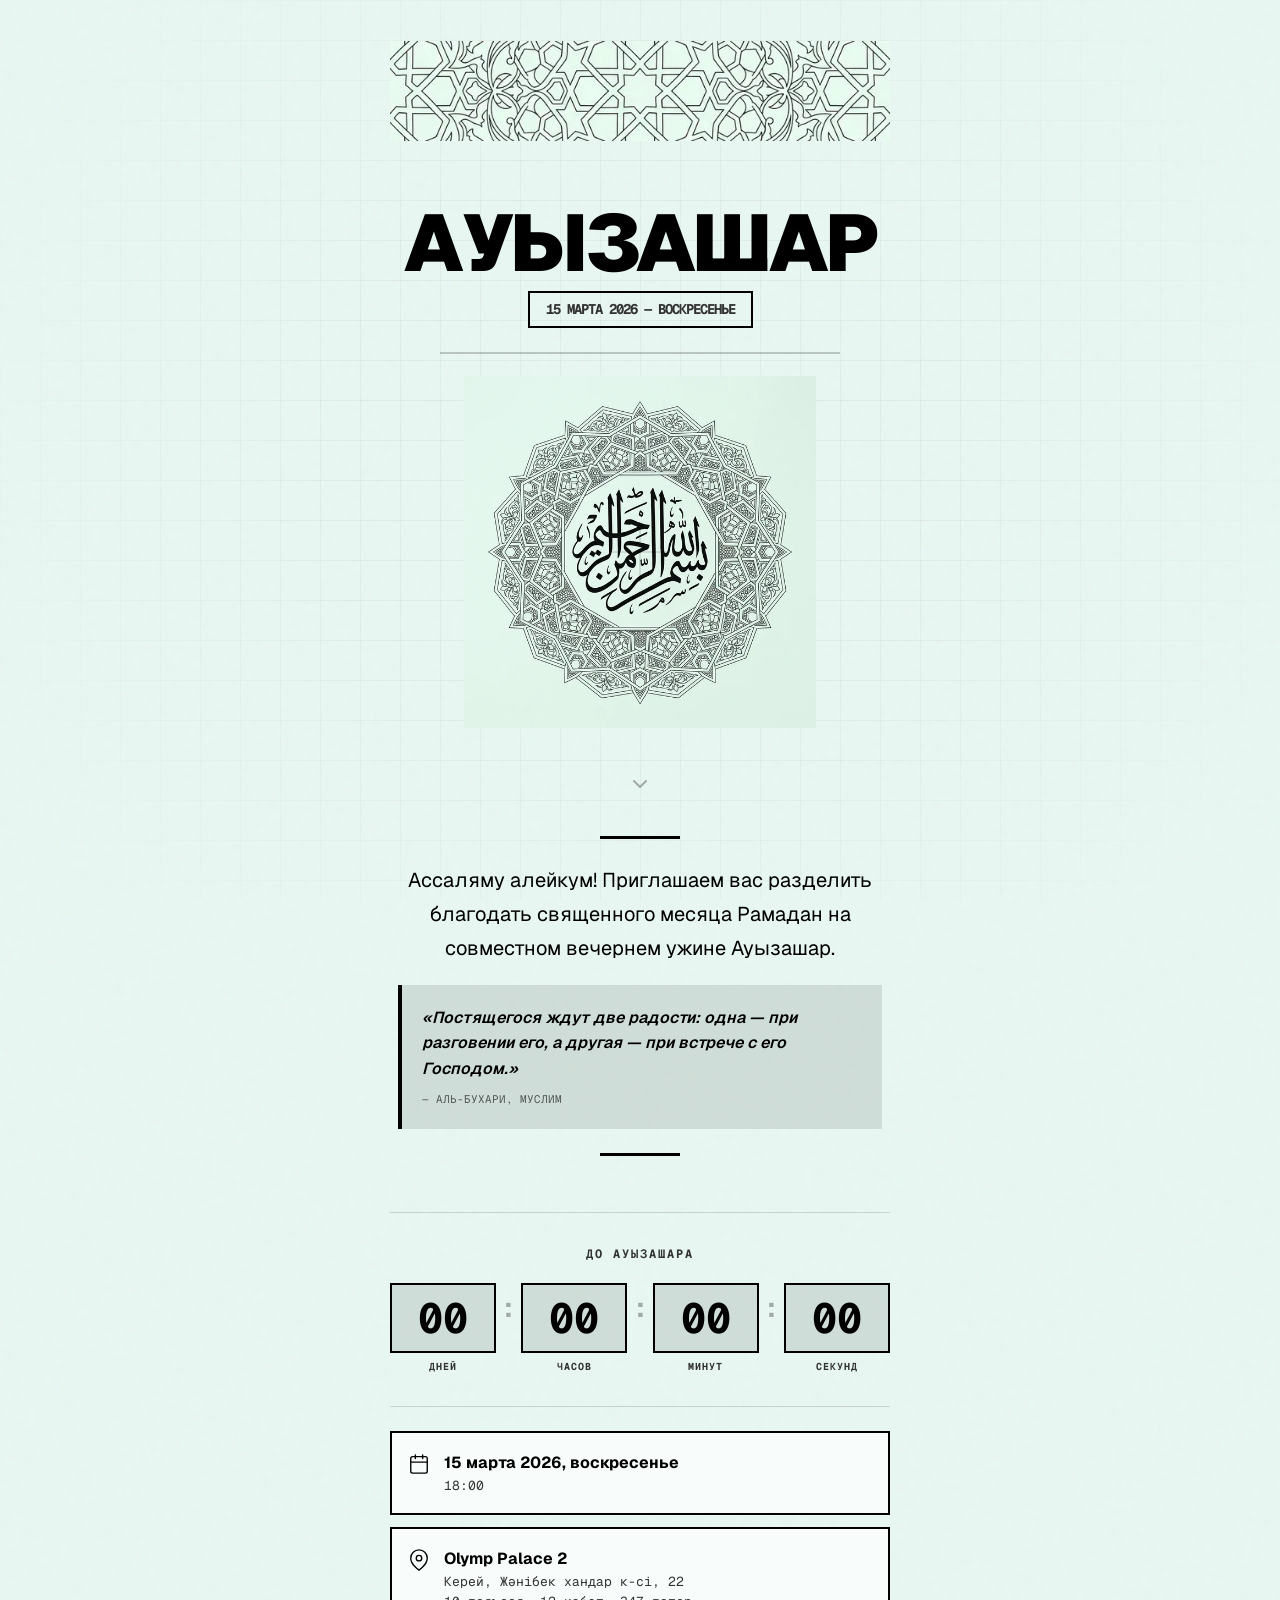
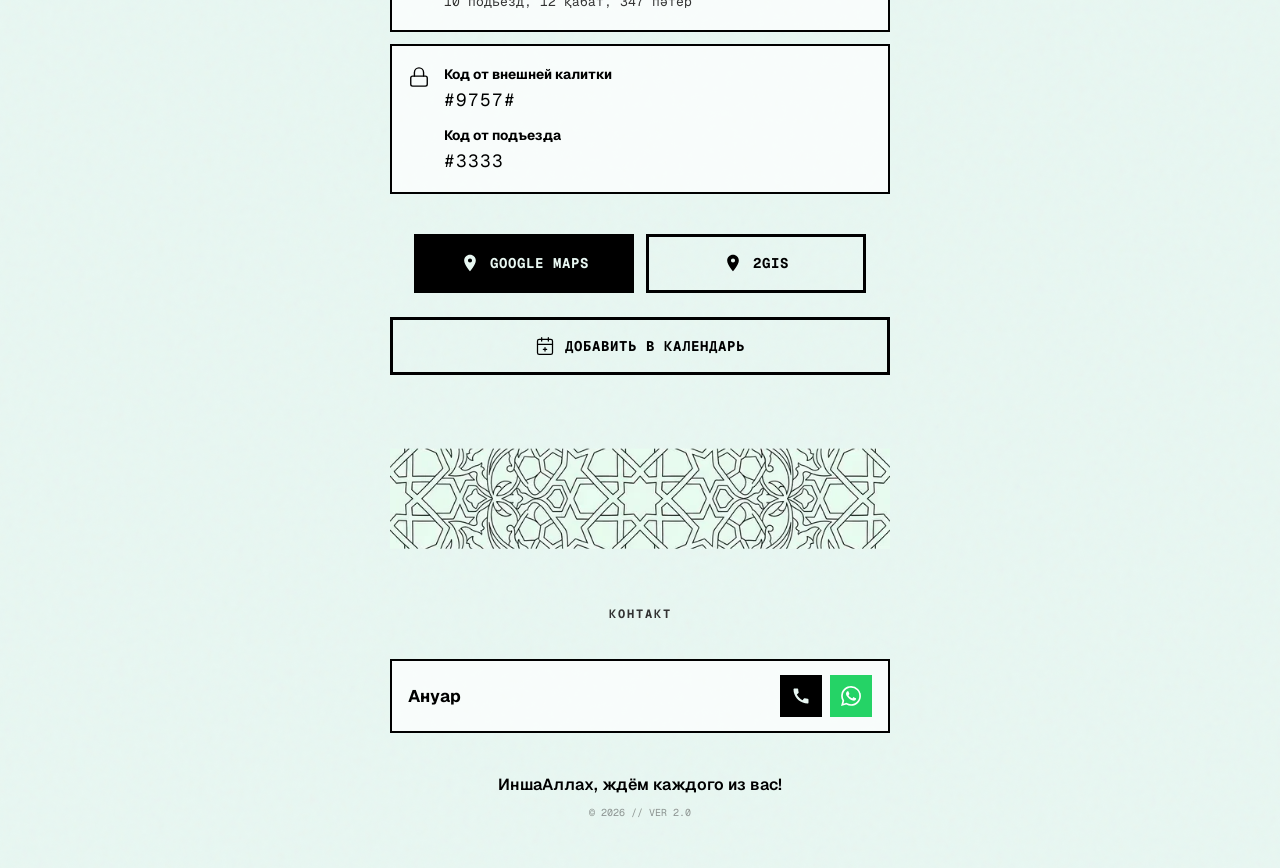
==== commit f0222c52: "feat(ui): restore HUD corners around hero image and fix typo - Restored the 1:1 image brackets for a" ====
--- a/ramadan-mubarak.html
+++ b/ramadan-mubarak.html
@@ -52,9 +52,16 @@
             <!-- Hero Illustration -->
             <div class="illustration anim" aria-hidden="true">
                 <!-- HUD Corner Overlays -->
+                <div class="hud-corners">
+                    <div class="hud-corner top-left"></div>
+                    <div class="hud-corner top-right"></div>
+                    <div class="hud-corner bottom-left"></div>
+                    <div class="hud-corner bottom-right"></div>
+                </div>
 
                 <!-- Crosshair -->
                 <div class="hud-crosshair"></div>
+
                 <picture>
                     <source srcset="hero-ahi.webp" type="image/webp">
                     <img class="illustration-img" src="hero-ahi.webp" alt="Bismillah Mandala" loading="eager"
@@ -228,7 +235,7 @@
 
             <!-- Footer -->
             <footer class="footer anim">
-                <p class="footer-text">ИншАллах, ждём каждого из вас!</p>
+                <p class="footer-text">ИншаАллах, ждём каждого из вас!</p>
                 <p class="footer-credit">© 2026 // VER 2.0</p>
             </footer>
         </main>
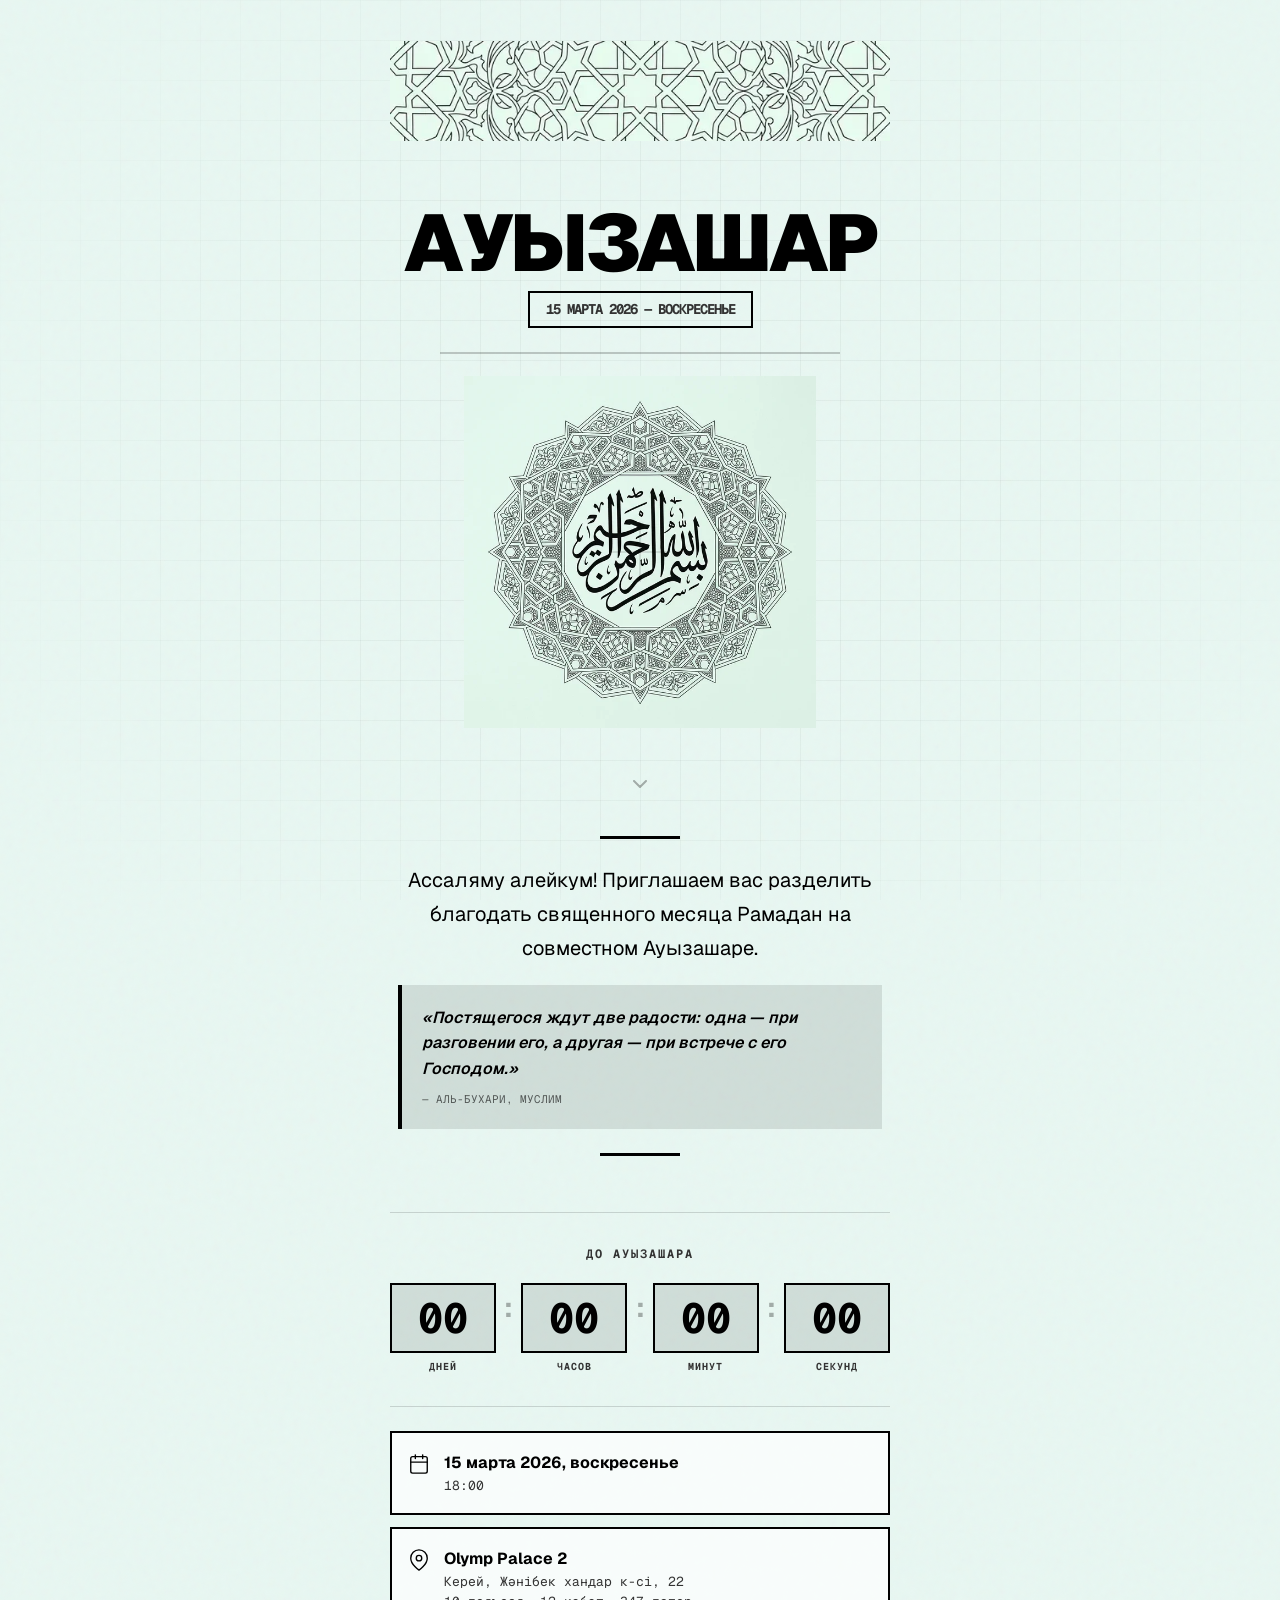
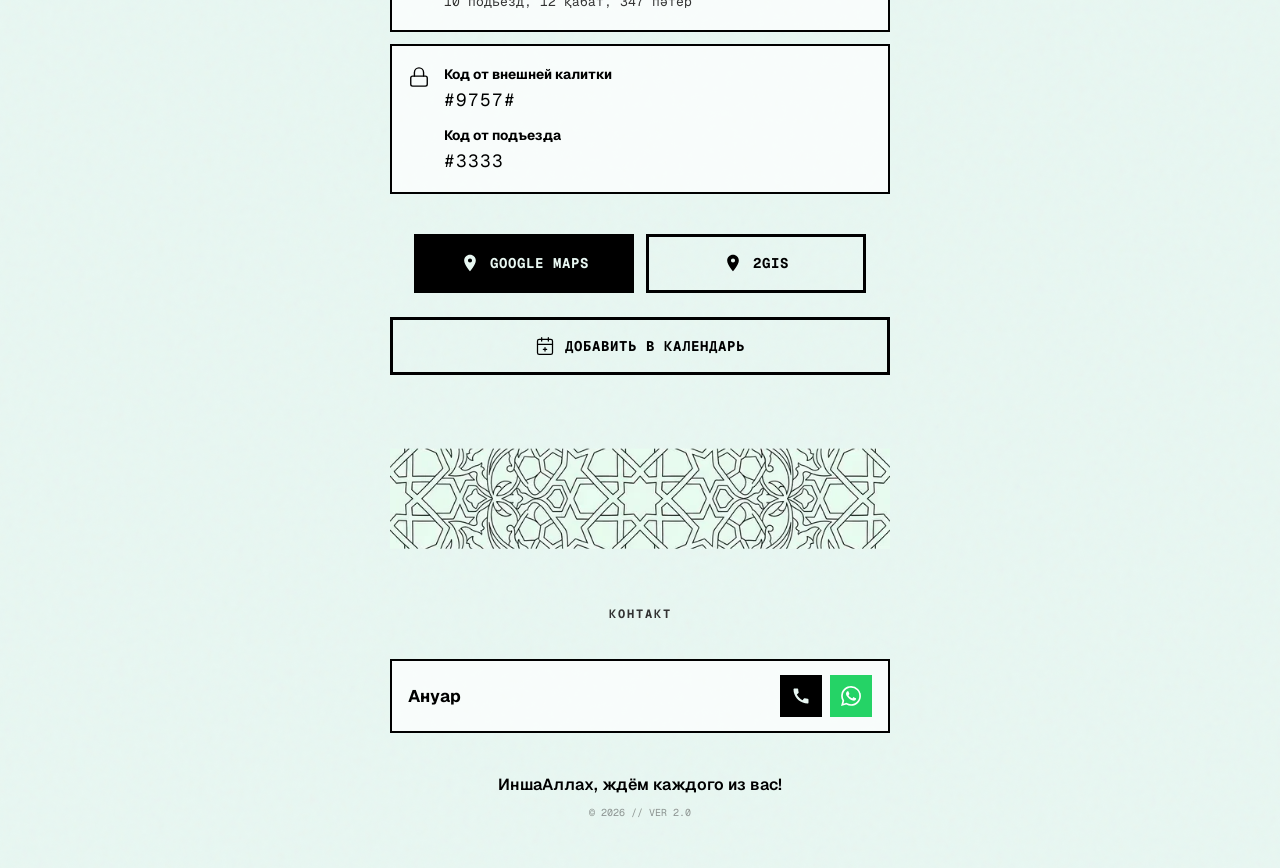
==== commit 5a24f2ae: "feat(ui): remove 'ужине' from the copy - Updated meta description - Updated the main invitation text" ====
--- a/ramadan-mubarak.html
+++ b/ramadan-mubarak.html
@@ -6,7 +6,7 @@
     <meta name="viewport" content="width=device-width, initial-scale=1.0, viewport-fit=cover">
     <title>Ауызашар | 15.03.2026</title>
     <meta name="description"
-        content="Приглашаем вас разделить благодать месяца Рамадан на вечернем ужине Ауызашар. 15 марта 2026, Астана.">
+        content="Приглашаем вас разделить благодать месяца Рамадан на совместном Ауызашаре. 15 марта 2026, Астана.">
 
     <!-- Open Graph -->
     <meta property="og:title" content="Ауызашар | 15.03.2026">
@@ -82,7 +82,7 @@
                 <div class="invite-line"></div>
                 <p class="invite-text">
                     Ассаляму алейкум! Приглашаем вас разделить благодать священного месяца Рамадан
-                    на совместном вечернем ужине Ауызашар.
+                    на совместном Ауызашаре.
                 </p>
                 <blockquote class="hadith">
                     «Постящегося ждут две радости: одна — при разговении его, а другая — при встрече с его Господом.»
